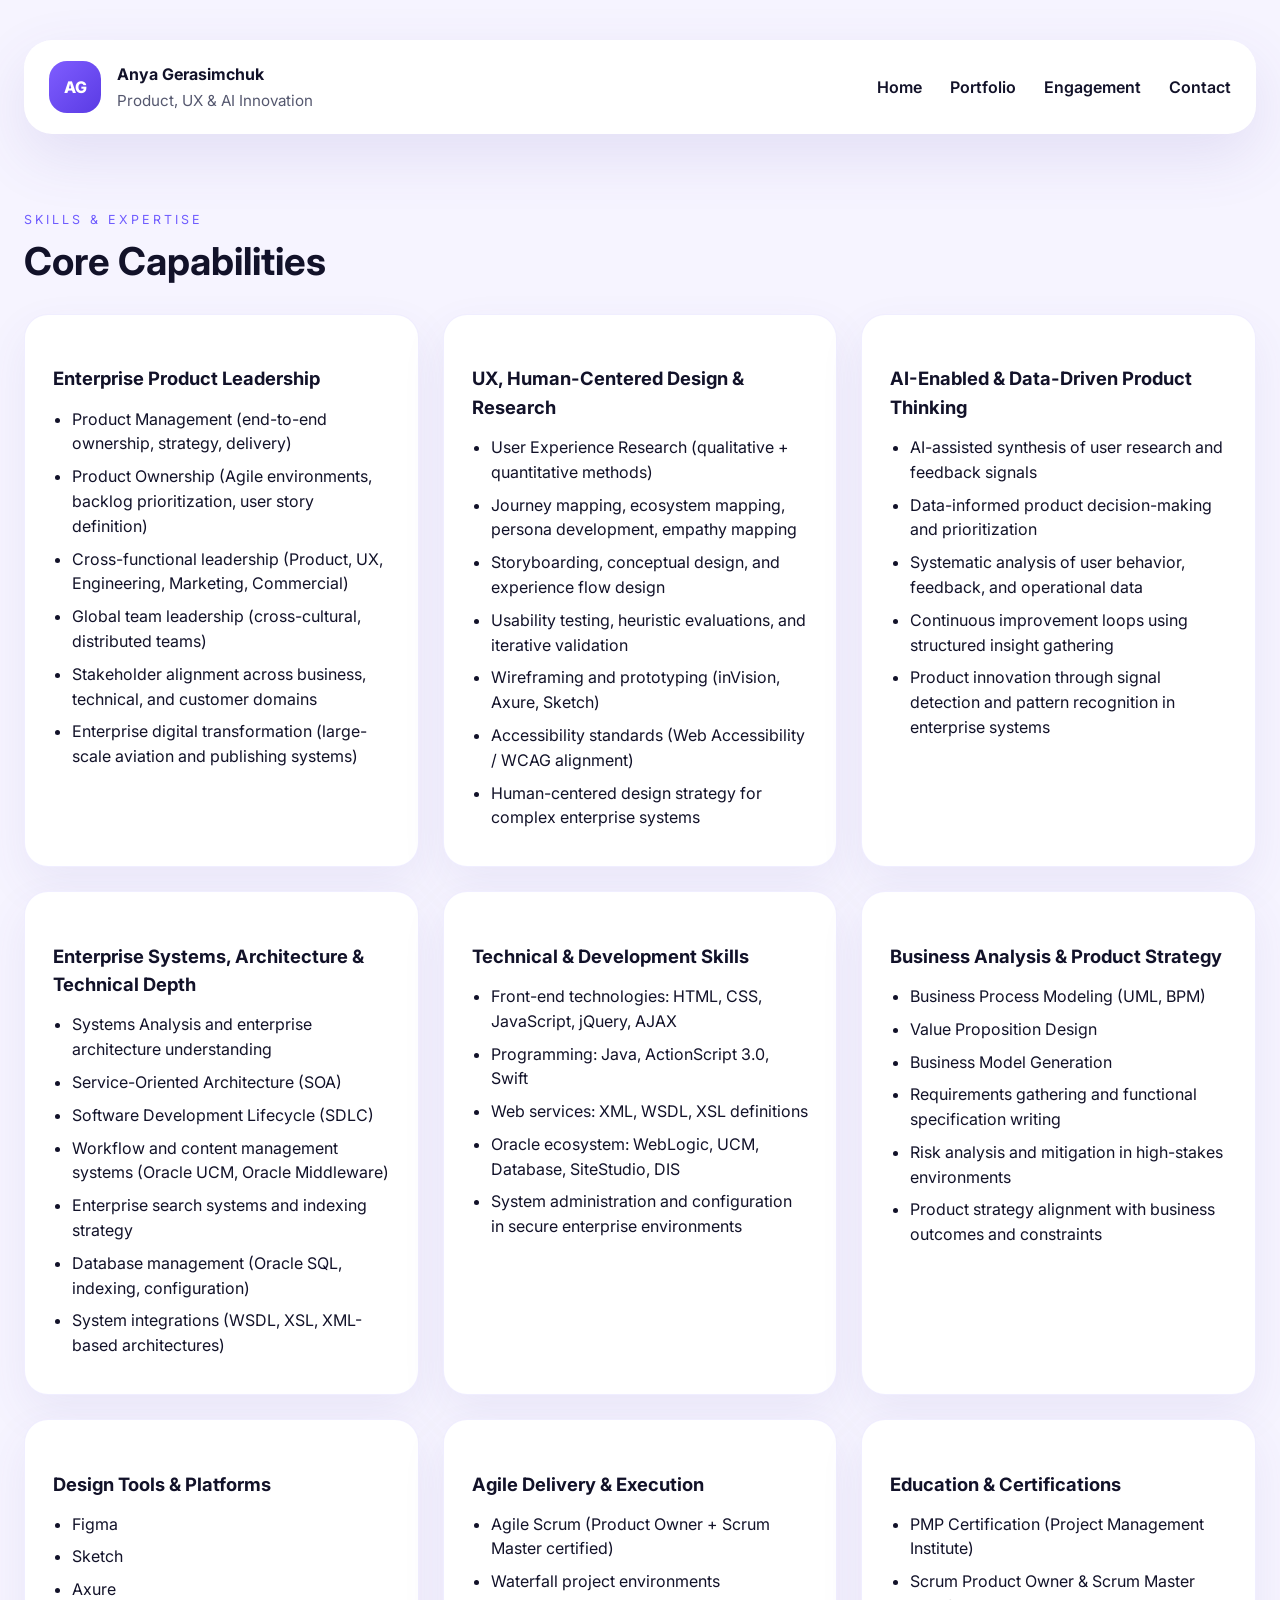
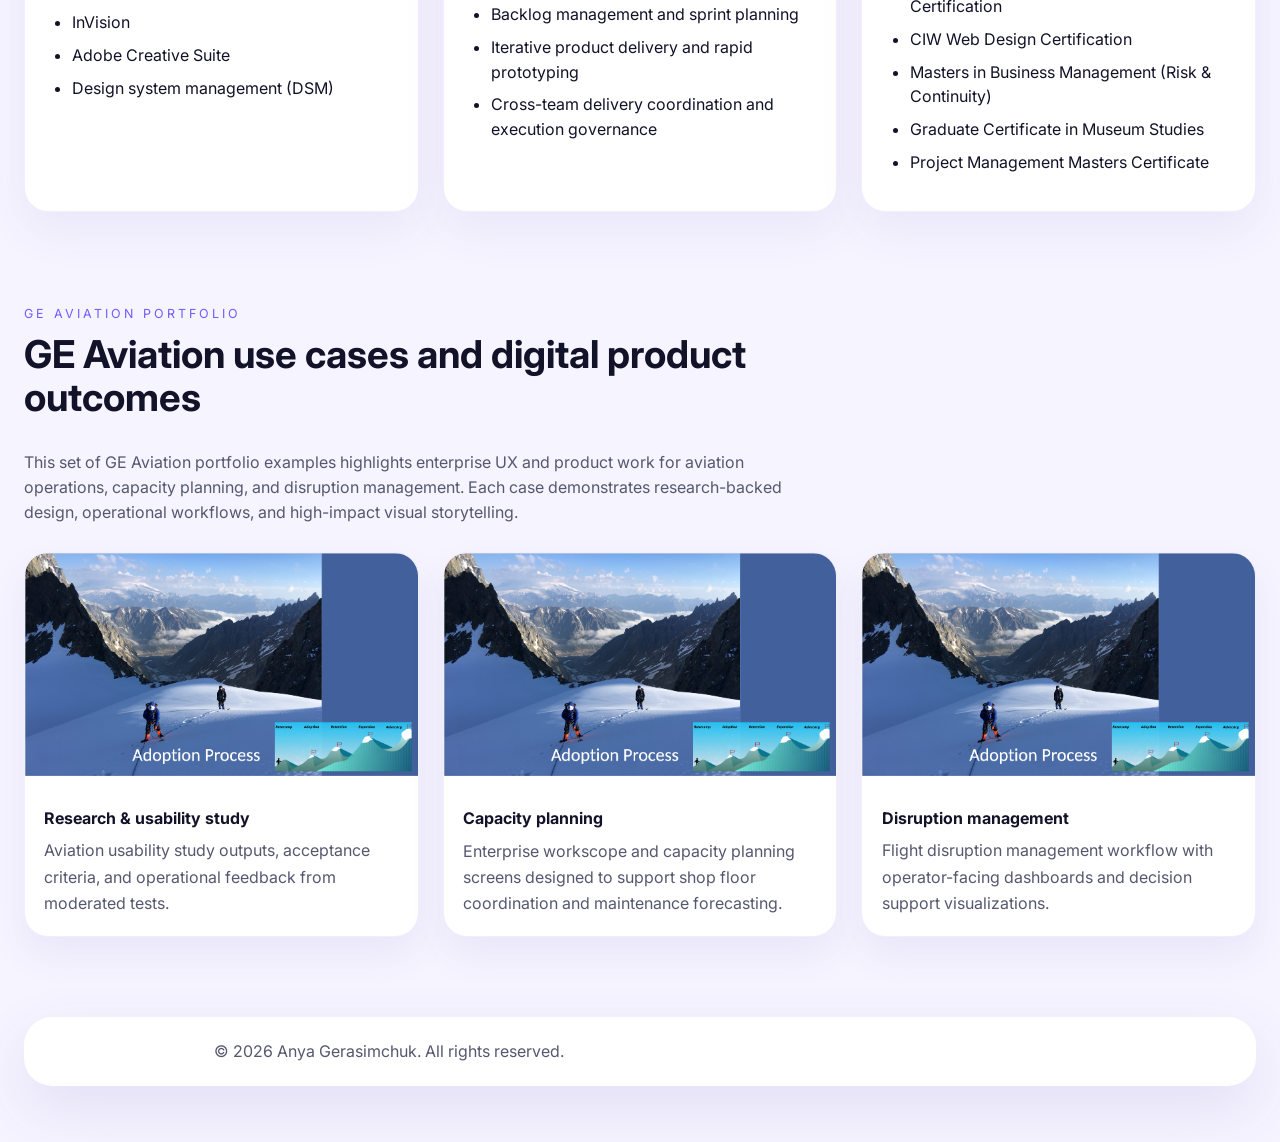
==== portfolio.html @ 107affcd "update site" ====
<!DOCTYPE html>
<html lang="en">
  <head>
    <meta charset="UTF-8" />
    <meta name="viewport" content="width=device-width, initial-scale=1.0" />
    <title>Portfolio | Anya Gerasimchuk</title>
    <link rel="preconnect" href="https://fonts.googleapis.com" />
    <link rel="preconnect" href="https://fonts.gstatic.com" crossorigin />
    <link
      href="https://fonts.googleapis.com/css2?family=Inter:wght@400;500;600;700;800&display=swap"
      rel="stylesheet"
    />
    <link rel="stylesheet" href="./styles.css" />
  </head>
  <body>
    <div class="page-shell">
      <header class="top-bar surface-card">
        <div class="brand">
          <div class="brand__mark">AG</div>
          <div>
            <p class="brand__name">Anya Gerasimchuk</p>
            <p class="brand__subtitle">Product, UX & AI Innovation</p>
          </div>
        </div>
        <nav class="top-nav">
          <a href="index.html">Home</a>
          <a href="portfolio.html">Portfolio</a>
          <a href="index.html#engagement">Engagement</a>
          <a href="index.html#get-in-touch">Contact</a>
        </nav>
      </header>

      <main>
        <section id="skills" class="section">
          <div class="section__header">
            <span class="eyebrow">Skills & Expertise</span>
            <h2>Core Capabilities</h2>
          </div>
          <div class="skills-grid">
            <article class="skill-card">
              <h3>Enterprise Product Leadership</h3>
              <ul>
                <li>Product Management (end-to-end ownership, strategy, delivery)</li>
                <li>Product Ownership (Agile environments, backlog prioritization, user story definition)</li>
                <li>Cross-functional leadership (Product, UX, Engineering, Marketing, Commercial)</li>
                <li>Global team leadership (cross-cultural, distributed teams)</li>
                <li>Stakeholder alignment across business, technical, and customer domains</li>
                <li>Enterprise digital transformation (large-scale aviation and publishing systems)</li>
              </ul>
            </article>
            <article class="skill-card">
              <h3>UX, Human-Centered Design & Research</h3>
              <ul>
                <li>User Experience Research (qualitative + quantitative methods)</li>
                <li>Journey mapping, ecosystem mapping, persona development, empathy mapping</li>
                <li>Storyboarding, conceptual design, and experience flow design</li>
                <li>Usability testing, heuristic evaluations, and iterative validation</li>
                <li>Wireframing and prototyping (inVision, Axure, Sketch)</li>
                <li>Accessibility standards (Web Accessibility / WCAG alignment)</li>
                <li>Human-centered design strategy for complex enterprise systems</li>
              </ul>
            </article>
            <article class="skill-card">
              <h3>AI-Enabled & Data-Driven Product Thinking</h3>
              <ul>
                <li>AI-assisted synthesis of user research and feedback signals</li>
                <li>Data-informed product decision-making and prioritization</li>
                <li>Systematic analysis of user behavior, feedback, and operational data</li>
                <li>Continuous improvement loops using structured insight gathering</li>
                <li>Product innovation through signal detection and pattern recognition in enterprise systems</li>
              </ul>
            </article>
            <article class="skill-card">
              <h3>Enterprise Systems, Architecture & Technical Depth</h3>
              <ul>
                <li>Systems Analysis and enterprise architecture understanding</li>
                <li>Service-Oriented Architecture (SOA)</li>
                <li>Software Development Lifecycle (SDLC)</li>
                <li>Workflow and content management systems (Oracle UCM, Oracle Middleware)</li>
                <li>Enterprise search systems and indexing strategy</li>
                <li>Database management (Oracle SQL, indexing, configuration)</li>
                <li>System integrations (WSDL, XSL, XML-based architectures)</li>
              </ul>
            </article>
            <article class="skill-card">
              <h3>Technical & Development Skills</h3>
              <ul>
                <li>Front-end technologies: HTML, CSS, JavaScript, jQuery, AJAX</li>
                <li>Programming: Java, ActionScript 3.0, Swift</li>
                <li>Web services: XML, WSDL, XSL definitions</li>
                <li>Oracle ecosystem: WebLogic, UCM, Database, SiteStudio, DIS</li>
                <li>System administration and configuration in secure enterprise environments</li>
              </ul>
            </article>
            <article class="skill-card">
              <h3>Business Analysis & Product Strategy</h3>
              <ul>
                <li>Business Process Modeling (UML, BPM)</li>
                <li>Value Proposition Design</li>
                <li>Business Model Generation</li>
                <li>Requirements gathering and functional specification writing</li>
                <li>Risk analysis and mitigation in high-stakes environments</li>
                <li>Product strategy alignment with business outcomes and constraints</li>
              </ul>
            </article>
            <article class="skill-card">
              <h3>Design Tools & Platforms</h3>
              <ul>
                <li>Figma</li>
                <li>Sketch</li>
                <li>Axure</li>
                <li>InVision</li>
                <li>Adobe Creative Suite</li>
                <li>Design system management (DSM)</li>
              </ul>
            </article>
            <article class="skill-card">
              <h3>Agile Delivery & Execution</h3>
              <ul>
                <li>Agile Scrum (Product Owner + Scrum Master certified)</li>
                <li>Waterfall project environments</li>
                <li>Backlog management and sprint planning</li>
                <li>Iterative product delivery and rapid prototyping</li>
                <li>Cross-team delivery coordination and execution governance</li>
              </ul>
            </article>
            <article class="skill-card">
              <h3>Education & Certifications</h3>
              <ul>
                <li>PMP Certification (Project Management Institute)</li>
                <li>Scrum Product Owner & Scrum Master Certification</li>
                <li>CIW Web Design Certification</li>
                <li>Masters in Business Management (Risk & Continuity)</li>
                <li>Graduate Certificate in Museum Studies</li>
                <li>Project Management Masters Certificate</li>
              </ul>
            </article>
          </div>
        </section>

        <section id="ge-aviation" class="section portfolio-section">
          <div class="section__header">
            <span class="eyebrow">GE Aviation Portfolio</span>
            <h2>GE Aviation use cases and digital product outcomes</h2>
          </div>
          <p class="portfolio-intro">This set of GE Aviation portfolio examples highlights enterprise UX and product work for aviation operations, capacity planning, and disruption management. Each case demonstrates research-backed design, operational workflows, and high-impact visual storytelling.</p>
          <div class="portfolio-grid">
            <article class="portfolio-card">
              <img src="./assets/ge-aviation-1.png" alt="GE Aviation use case overview with screenshots and research notes" class="portfolio-image" />
              <div class="portfolio-caption">
                <strong>Research & usability study</strong>
                <p>Aviation usability study outputs, acceptance criteria, and operational feedback from moderated tests.</p>
              </div>
            </article>
            <article class="portfolio-card">
              <img src="./assets/ge-aviation-2.png" alt="GE Aviation workscope and capacity planning application screens" class="portfolio-image" />
              <div class="portfolio-caption">
                <strong>Capacity planning</strong>
                <p>Enterprise workscope and capacity planning screens designed to support shop floor coordination and maintenance forecasting.</p>
              </div>
            </article>
            <article class="portfolio-card">
              <img src="./assets/ge-aviation-3.png" alt="GE Aviation disruption management and workflow dashboards" class="portfolio-image" />
              <div class="portfolio-caption">
                <strong>Disruption management</strong>
                <p>Flight disruption management workflow with operator-facing dashboards and decision support visualizations.</p>
              </div>
            </article>
          </div>
        </section>
      </main>

      <footer class="footer surface-card">
        <p>© 2026 Anya Gerasimchuk. All rights reserved.</p>
      </footer>
    </div>
  </body>
</html>
---- styles.css ----
:root {
  --bg: #f6f4ff;
  --surface: #ffffff;
  --surface-soft: rgba(255, 255, 255, 0.72);
  --text: #121229;
  --muted: #55586f;
  --primary: #6f5cff;
  --primary-dark: #4a3be1;
  --border: rgba(111, 92, 255, 0.14);
  --shadow: 0 22px 60px rgba(87, 72, 176, 0.12);
  font-family: 'Inter', sans-serif;
  color: var(--text);
  background: radial-gradient(circle at top, rgba(111, 92, 255, 0.18), transparent 32%),
    linear-gradient(180deg, var(--bg) 0%, #ffffff 100%);
  line-height: 1.55;
  font-size: 16px;
}
* {
  box-sizing: border-box;
}
html {
  scroll-behavior: smooth;
}
body {
  margin: 0;
  min-height: 100vh;
  background: var(--bg);
}
a {
  color: inherit;
  text-decoration: none;
}
button,
input,
textarea {
  font: inherit;
}
.page-shell {
  width: min(1280px, 100%);
  margin: 0 auto;
  padding: 1.5rem;
}
.surface-card {
  background: var(--surface);
  border-radius: 28px;
  box-shadow: var(--shadow);
}
.top-bar {
  display: flex;
  align-items: center;
  justify-content: space-between;
  gap: 1rem;
  padding: 1.25rem 1.5rem;
  margin: 1rem 0 1.5rem;
  position: sticky;
  top: 0;
  backdrop-filter: blur(18px);
  border: 1px solid rgba(255, 255, 255, 0.65);
}
.brand {
  display: flex;
  align-items: center;
  gap: 1rem;
}
.brand__mark {
  width: 52px;
  height: 52px;
  border-radius: 18px;
  display: grid;
  place-items: center;
  font-weight: 800;
  color: white;
  background: linear-gradient(135deg, #7f5dff, #5a3be4);
}
.brand__name {
  margin: 0;
  font-weight: 700;
}
.brand__subtitle {
  margin: 0.15rem 0 0;
  color: var(--muted);
  font-size: 0.95rem;
}
.top-nav {
  display: flex;
  gap: 1.75rem;
  flex-wrap: wrap;
}
.top-nav a {
  color: var(--text);
  font-weight: 600;
  transition: color 150ms ease;
}
.top-nav a:hover {
  color: var(--primary);
}
.hero {
  display: grid;
  grid-template-columns: 1.2fr 0.8fr;
  gap: 2.5rem;
  padding: 3rem;
  align-items: center;
}
.hero__content {
  max-width: 620px;
}
.eyebrow {
  text-transform: uppercase;
  letter-spacing: 0.24em;
  font-size: 0.78rem;
  color: var(--primary);
  margin: 0 0 1rem;
}
.hero h1 {
  font-size: clamp(2.7rem, 4vw, 4.2rem);
  line-height: 1.02;
  margin: 0;
}
.hero__text,
.section__header p,
.service-card p,
.process-card p,
.difference-section p,
.work-card p,
.engagement-card p,
.footer p {
  margin: 1.5rem 0 0;
  color: var(--muted);
  max-width: 42rem;
}
.hero__actions {
  display: flex;
  flex-wrap: wrap;
  gap: 1rem;
  margin-top: 2rem;
}
.button {
  display: inline-flex;
  align-items: center;
  justify-content: center;
  padding: 0.95rem 1.7rem;
  border-radius: 999px;
  border: 1px solid transparent;
  font-weight: 700;
  transition: transform 180ms ease, background 180ms ease, color 180ms ease;
}
.button:hover {
  transform: translateY(-1px);
}
.button--primary {
  background: var(--primary);
  color: white;
}
.button--secondary {
  background: transparent;
  border-color: rgba(111, 92, 255, 0.2);
  color: var(--text);
}
.hero__links {
  display: grid;
  grid-template-columns: repeat(4, minmax(0, 1fr));
  gap: 0.85rem;
  margin-top: 2.5rem;
}
.hero__links span {
  display: inline-flex;
  padding: 0.9rem 1rem;
  border-radius: 18px;
  background: rgba(111, 92, 255, 0.08);
  color: var(--primary-dark);
  font-size: 0.95rem;
  font-weight: 600;
}
.hero__visual {
  display: grid;
  place-items: center;
}
.hero__image {
  width: min(100%, 560px);
  border-radius: 32px;
  object-fit: cover;
  box-shadow: var(--shadow);
  display: block;
}
.section {
  padding: 3rem 0;
}
.section__header {
  max-width: 760px;
  margin-bottom: 2rem;
}
.section__header h2 {
  font-size: clamp(2rem, 3vw, 2.8rem);
  margin: 0.55rem 0 0;
  line-height: 1.1;
}
.services-grid,
.process-grid,
.work-grid,
.engagement-grid,
.skills-grid,
.difference-grid {
  display: grid;
  gap: 1.5rem;
}
.services-grid {
  grid-template-columns: repeat(3, minmax(0, 1fr));
}
.skills-grid {
  grid-template-columns: repeat(3, minmax(0, 1fr));
}
.service-card,
.process-card,
.work-card,
.engagement-card,
.skill-card,
.cta-card {
  background: var(--surface);
  border: 1px solid rgba(111, 92, 255, 0.1);
  border-radius: 24px;
  padding: 1.75rem;
  box-shadow: 0 18px 45px rgba(89, 72, 167, 0.08);
}
.service-card__icon,
.process-card__number {
  width: 48px;
  height: 48px;
  display: grid;
  place-items: center;
  border-radius: 16px;
  background: rgba(111, 92, 255, 0.12);
  color: var(--primary-dark);
  font-weight: 700;
}
.service-card h3,
.process-card h3,
.work-card h3,
.engagement-card h3,
.skill-card h3 {
  margin: 1.35rem 0 0.85rem;
  font-size: 1.15rem;
}
.skill-card ul {
  margin: 0;
  padding-left: 1.2rem;
}
.skill-card li {
  margin-bottom: 0.5rem;
}
.portfolio-section {
  padding-top: 2.5rem;
}
.portfolio-intro {
  margin: 0 0 1.75rem;
  color: var(--muted);
  max-width: 760px;
}
.portfolio-grid {
  display: grid;
  grid-template-columns: repeat(3, minmax(0, 1fr));
  gap: 1.5rem;
}
.portfolio-card {
  background: white;
  border-radius: 24px;
  overflow: hidden;
  border: 1px solid rgba(111, 92, 255, 0.1);
  box-shadow: 0 18px 36px rgba(89, 72, 167, 0.08);
  display: grid;
  gap: 0.85rem;
}
.portfolio-image {
  width: 100%;
  display: block;
  object-fit: cover;
  min-height: 220px;
}
.portfolio-caption {
  padding: 1rem 1.2rem 1.2rem;
}
.portfolio-caption strong {
  display: block;
  margin-bottom: 0.45rem;
}
.portfolio-caption p {
  margin: 0;
  color: var(--muted);
  line-height: 1.65;
}
.process-grid {
  grid-template-columns: repeat(5, minmax(0, 1fr));
}
.process-card {
  display: grid;
  gap: 1rem;
}
.difference-section {
  padding: 2.5rem;
}
.difference-grid {
  grid-template-columns: 1.4fr 0.6fr;
  align-items: start;
}
.difference-grid p {
  margin: 0;
}
.difference-grid ul {
  padding-left: 1.2rem;
  margin: 0;
  list-style: disc;
  color: var(--muted);
}
.difference-grid li {
  margin-bottom: 0.9rem;
}
.contact-intro {
  padding: 3rem 2rem;
  text-align: center;
  background: linear-gradient(135deg, #5b3ce2 0%, #7f5dff 48%, #a28cff 100%);
  color: white;
  border: none;
}
.contact-intro .section__header {
  text-align: center;
}
.contact-intro .section__header h2 {
  color: white;
}
.contact-intro__content {
  display: grid;
  justify-items: center;
  gap: 1.5rem;
}
.contact-intro__content p {
  margin: 0;
  max-width: 720px;
  color: rgba(255, 255, 255, 0.9);
}
.contact-details {
  display: flex;
  justify-content: center;
  gap: 2rem;
  flex-wrap: wrap;
}
.contact-details p {
  margin: 0;
  font-weight: 700;
  color: white;
}
.contact-details strong {
  color: #fff;
}
.contact-intro {
  box-shadow: 0 24px 70px rgba(31, 41, 55, 0.16);
}
@media (max-width: 640px) {
  .contact-details {
    flex-direction: column;
    gap: 1rem;
  }
}
.work-grid {
  grid-template-columns: repeat(2, minmax(0, 1fr));
}
.work-card {
  display: grid;
}
.work-tag {
  display: inline-flex;
  align-items: center;
  justify-content: center;
  padding: 0.5rem 0.85rem;
  border-radius: 999px;
  background: rgba(111, 92, 255, 0.12);
  color: var(--primary-dark);
  font-size: 0.78rem;
  font-weight: 700;
  width: fit-content;
}
.engagement-grid {
  grid-template-columns: repeat(4, minmax(0, 1fr));
}
.engagement-card h3 {
  margin: 0 0 1rem;
}
.cta-card {
  display: flex;
  justify-content: space-between;
  align-items: center;
  padding: 2rem 2.2rem;
  gap: 1.5rem;
  margin: 3rem 0 0;
}
.cta-card h2 {
  margin: 0.8rem 0 0;
  font-size: clamp(2rem, 3.2vw, 2.8rem);
  line-height: 1.08;
}
.footer {
  padding: 1.4rem 1.8rem;
  margin: 2rem 0 2rem;
  text-align: center;
}
.footer p {
  margin: 0;
  color: var(--muted);
}
@media (max-width: 1080px) {
  .hero {
    grid-template-columns: 1fr;
  }
  .hero__links {
    grid-template-columns: repeat(2, minmax(0, 1fr));
  }
  .difference-grid,
  .engagement-grid {
    grid-template-columns: 1fr;
  }
}
@media (max-width: 860px) {
  .page-shell {
    padding: 1rem;
  }
  .top-bar {
    flex-direction: column;
    align-items: stretch;
  }
  .services-grid,
  .work-grid,
  .process-grid {
    grid-template-columns: 1fr;
  }
  .process-grid {
    grid-template-columns: repeat(2, minmax(0, 1fr));
  }
  .cta-card {
    flex-direction: column;
    align-items: stretch;
  }
}
@media (max-width: 640px) {
  .hero__links {
    grid-template-columns: 1fr;
  }
  .process-grid {
    grid-template-columns: 1fr;
  }
  .top-nav {
    justify-content: space-between;
  }
  .hero h1 {
    font-size: 2.4rem;
  }
}
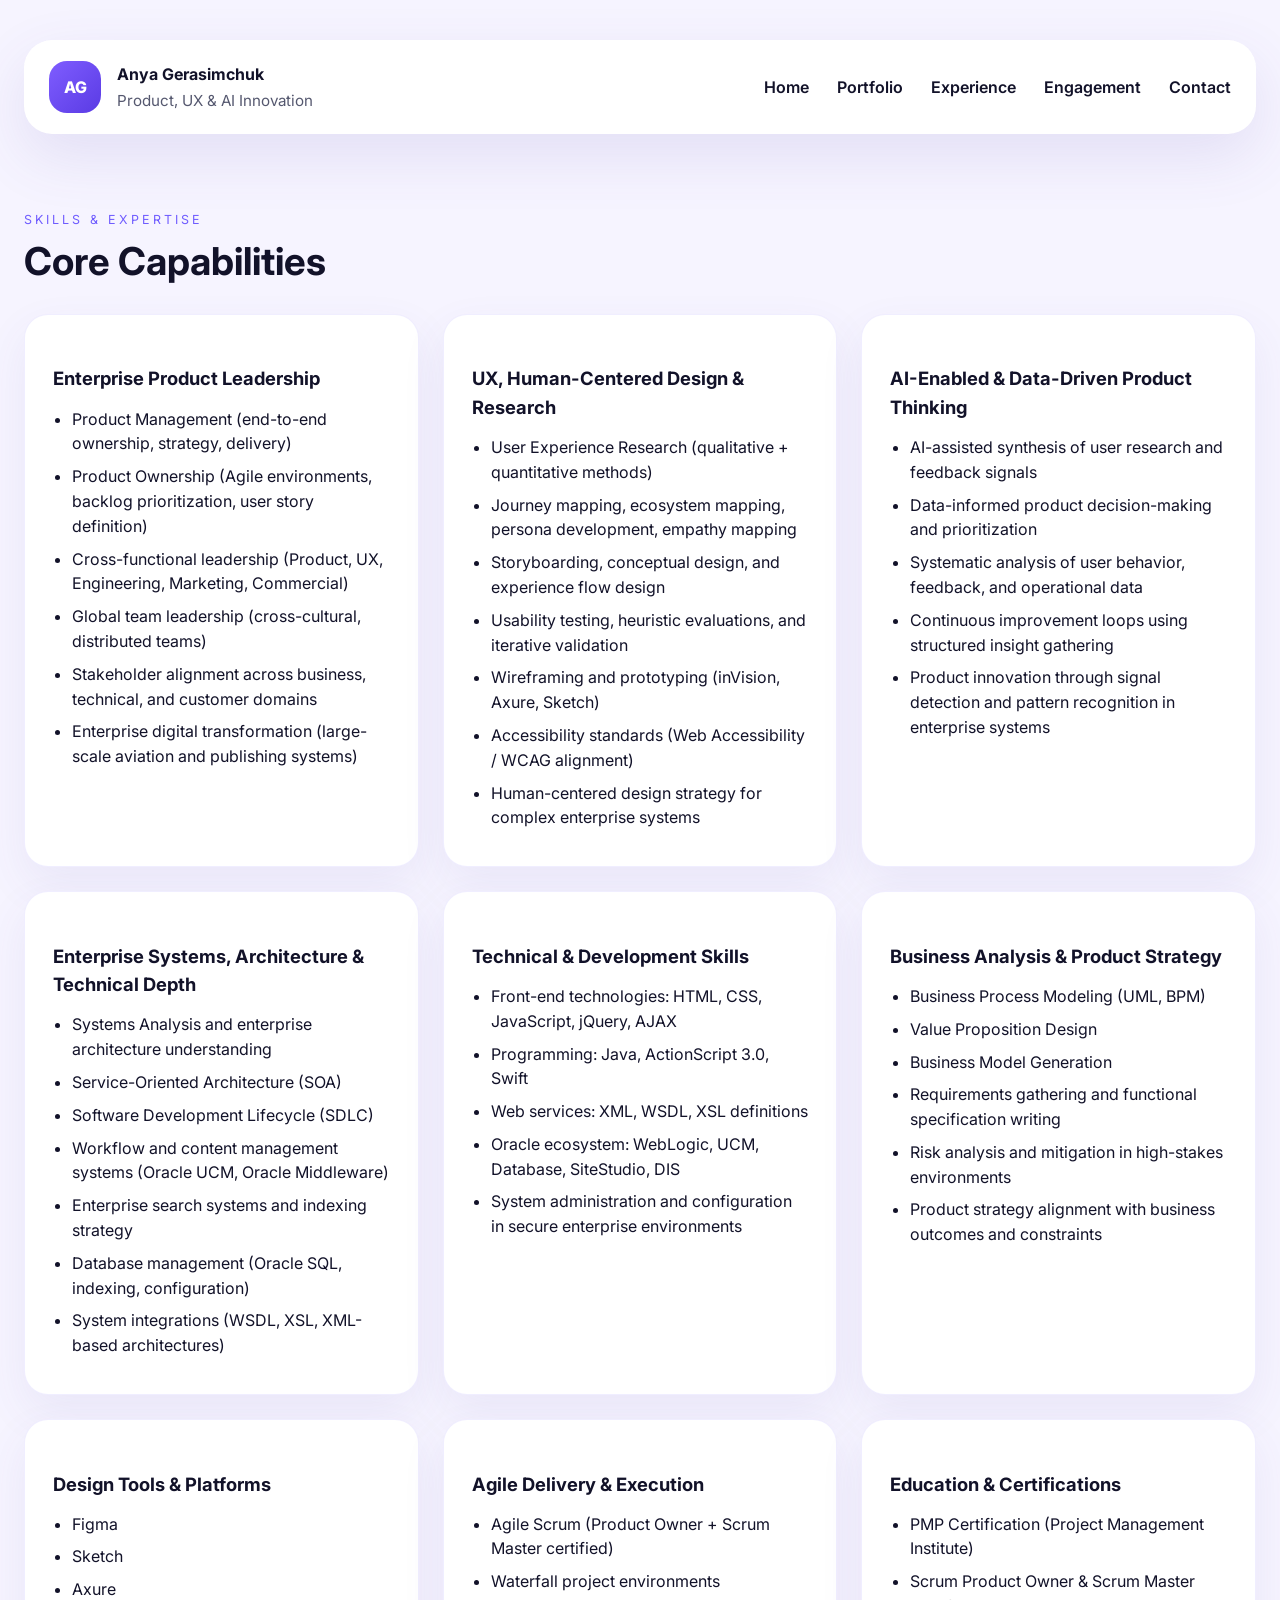
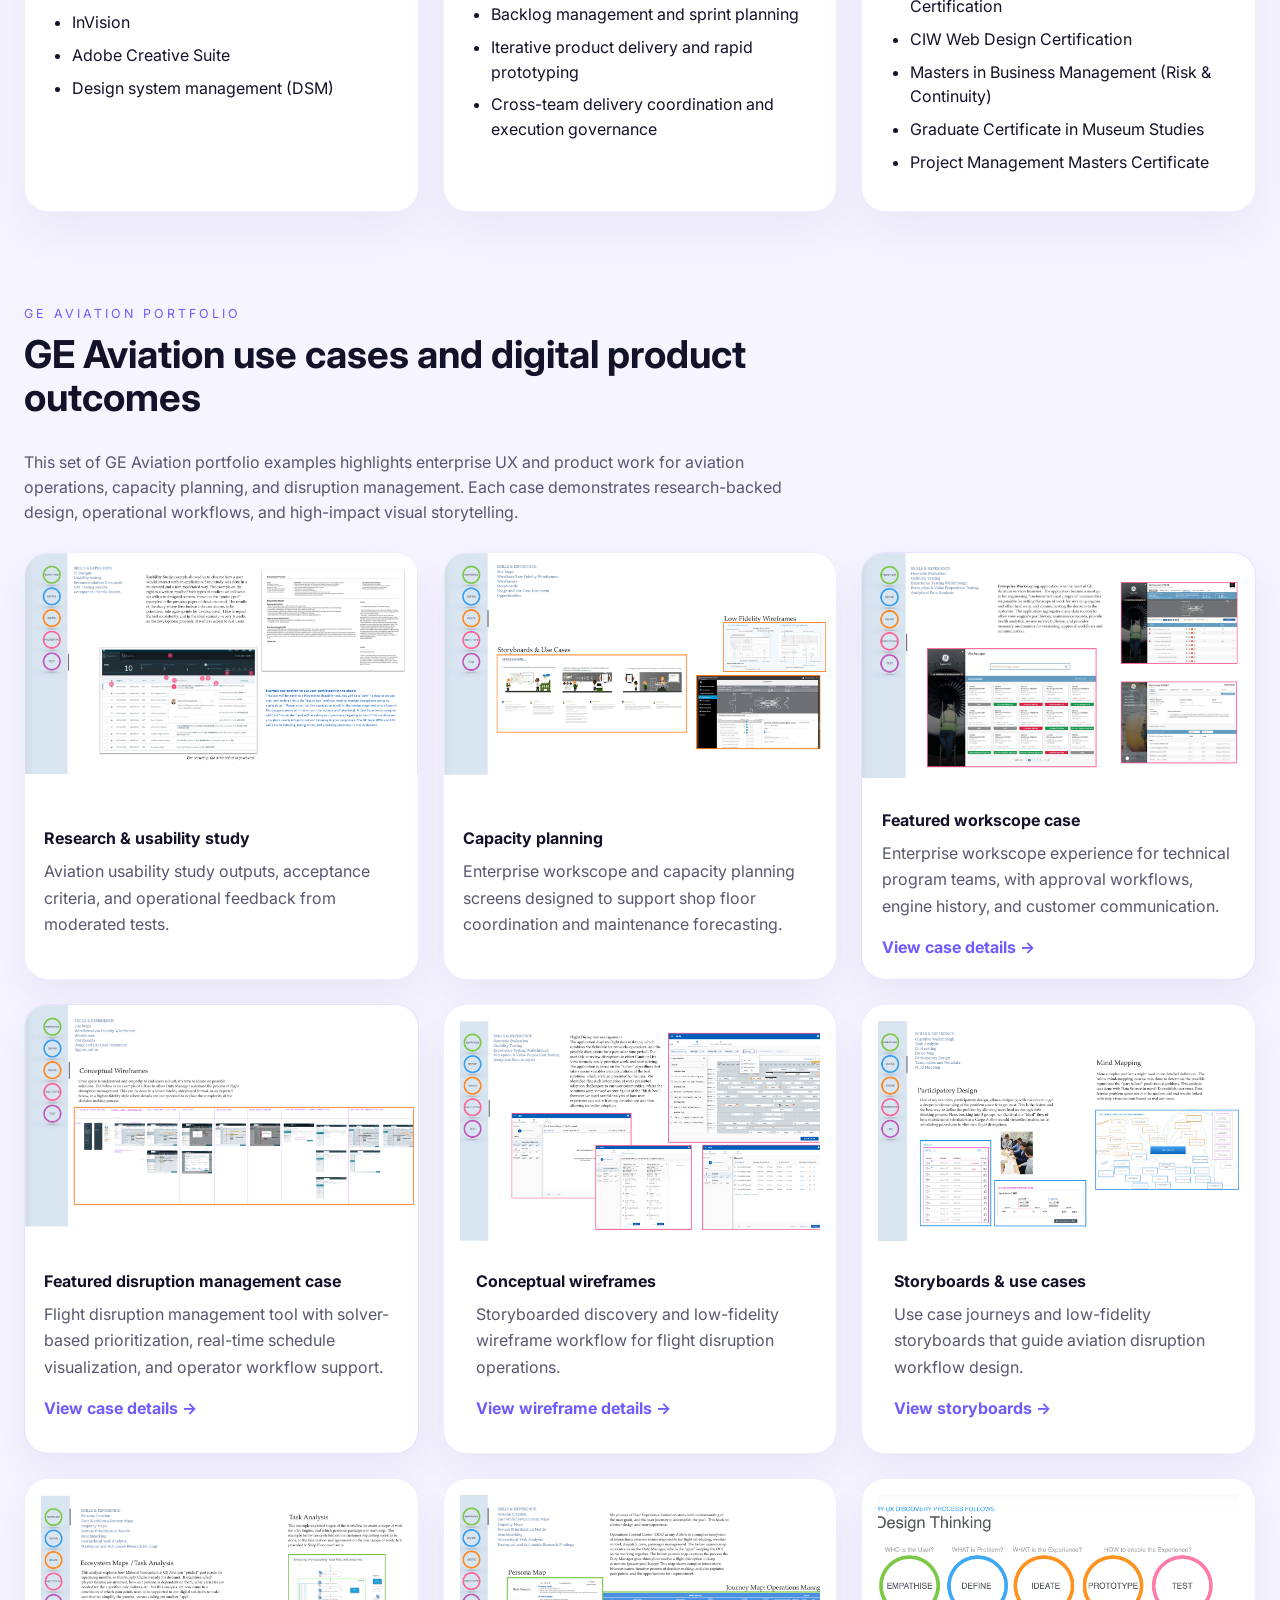
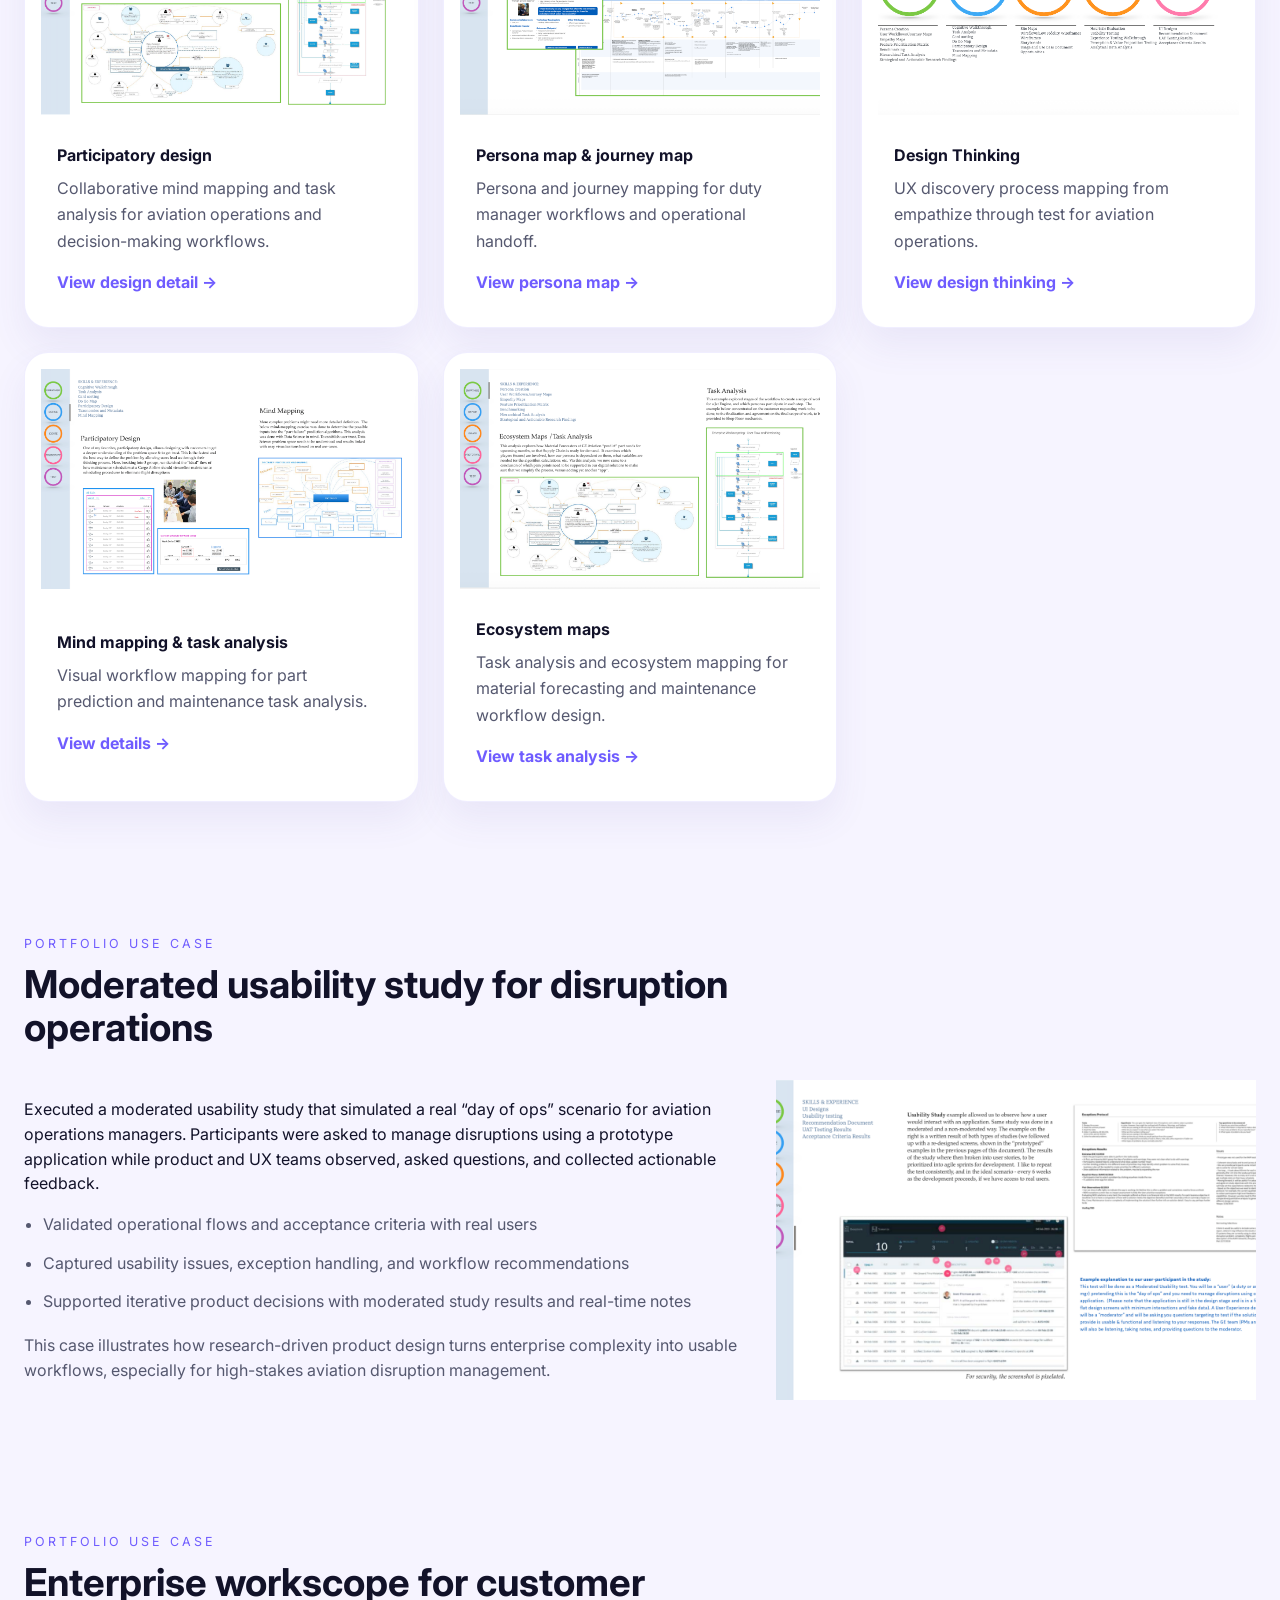
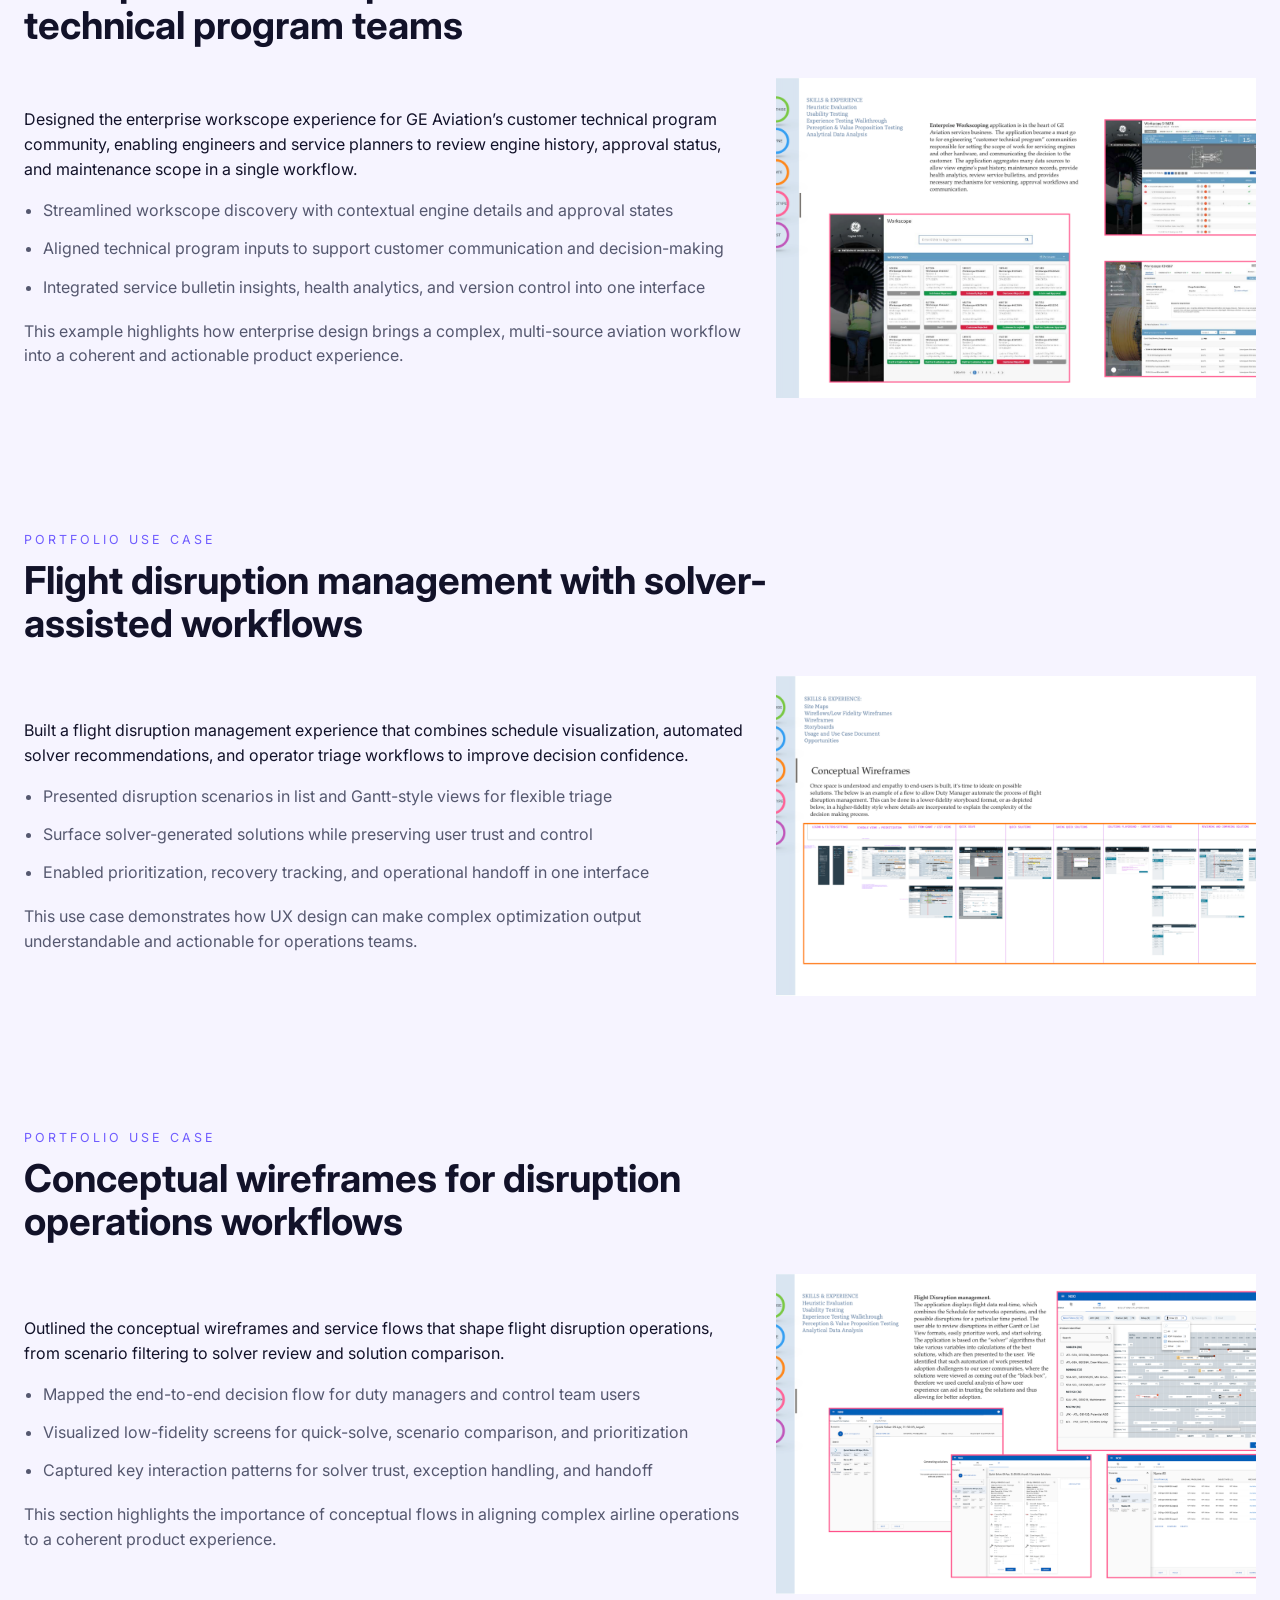
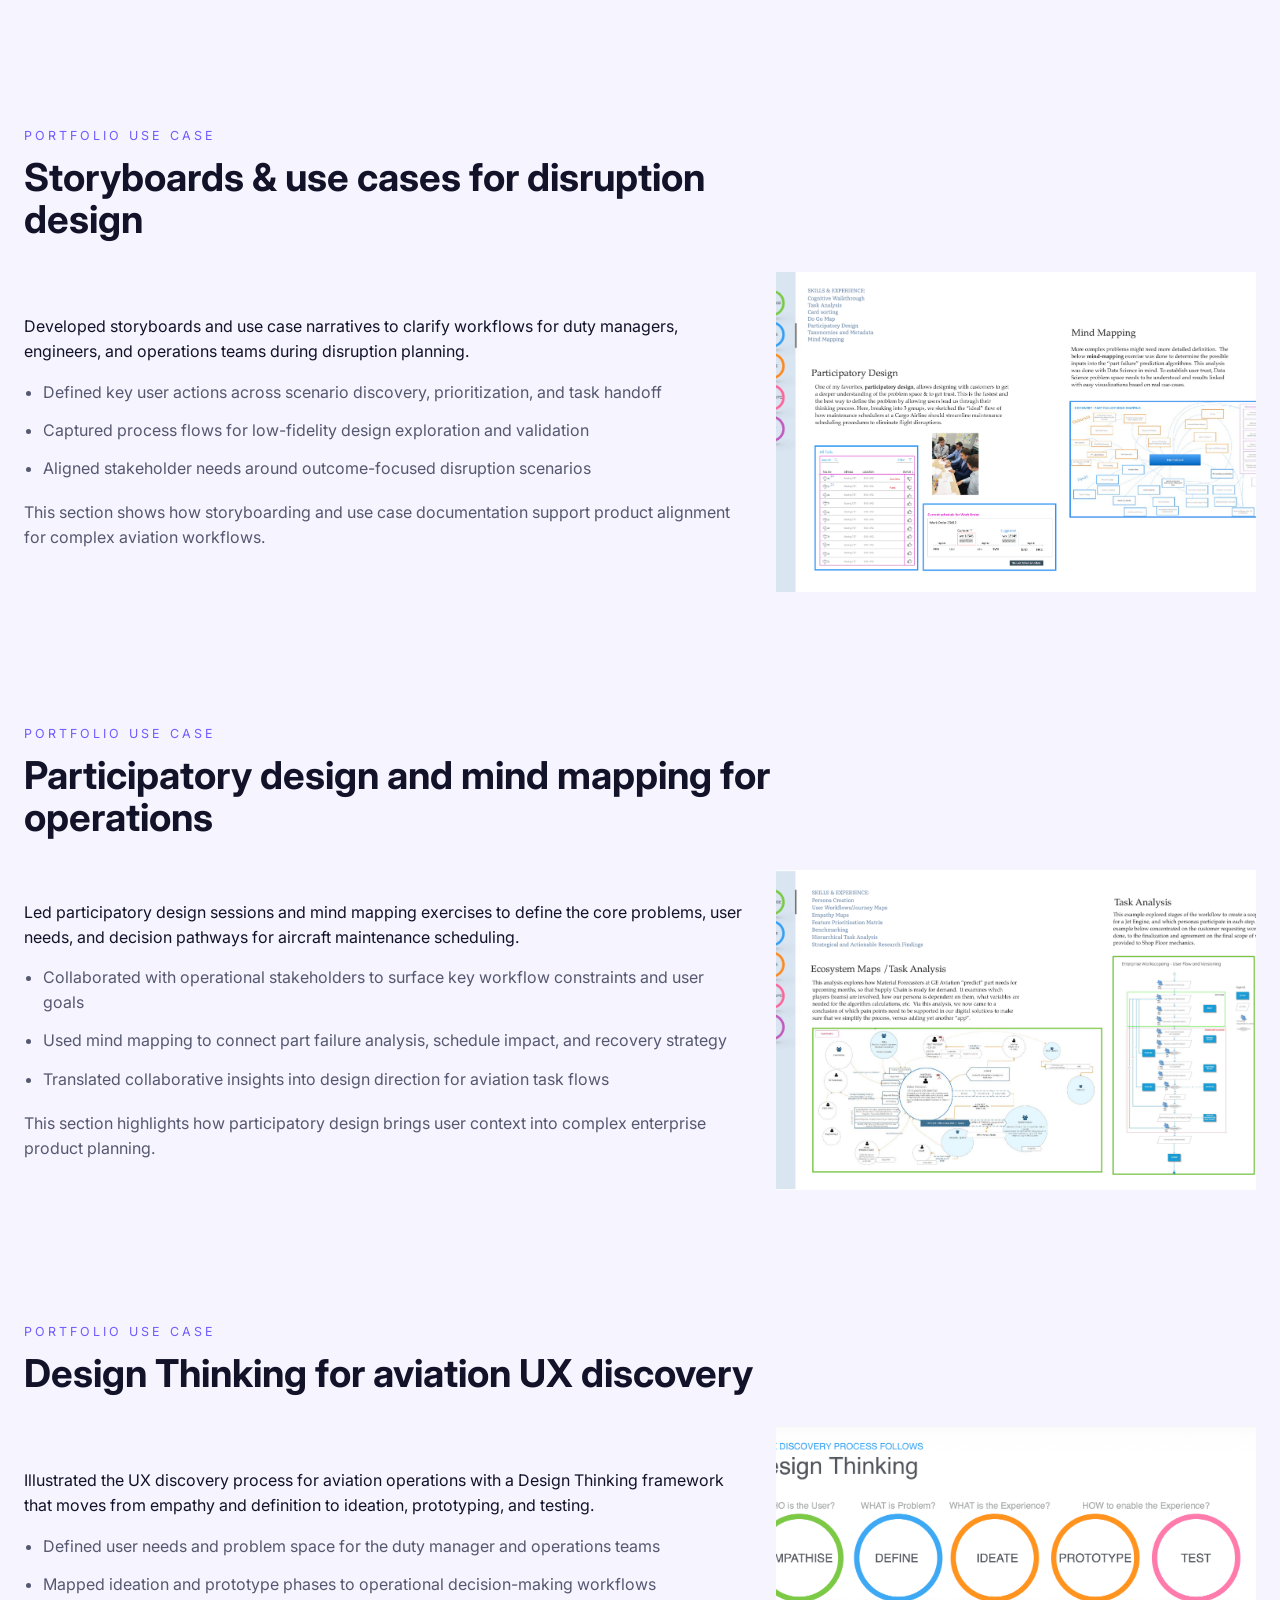
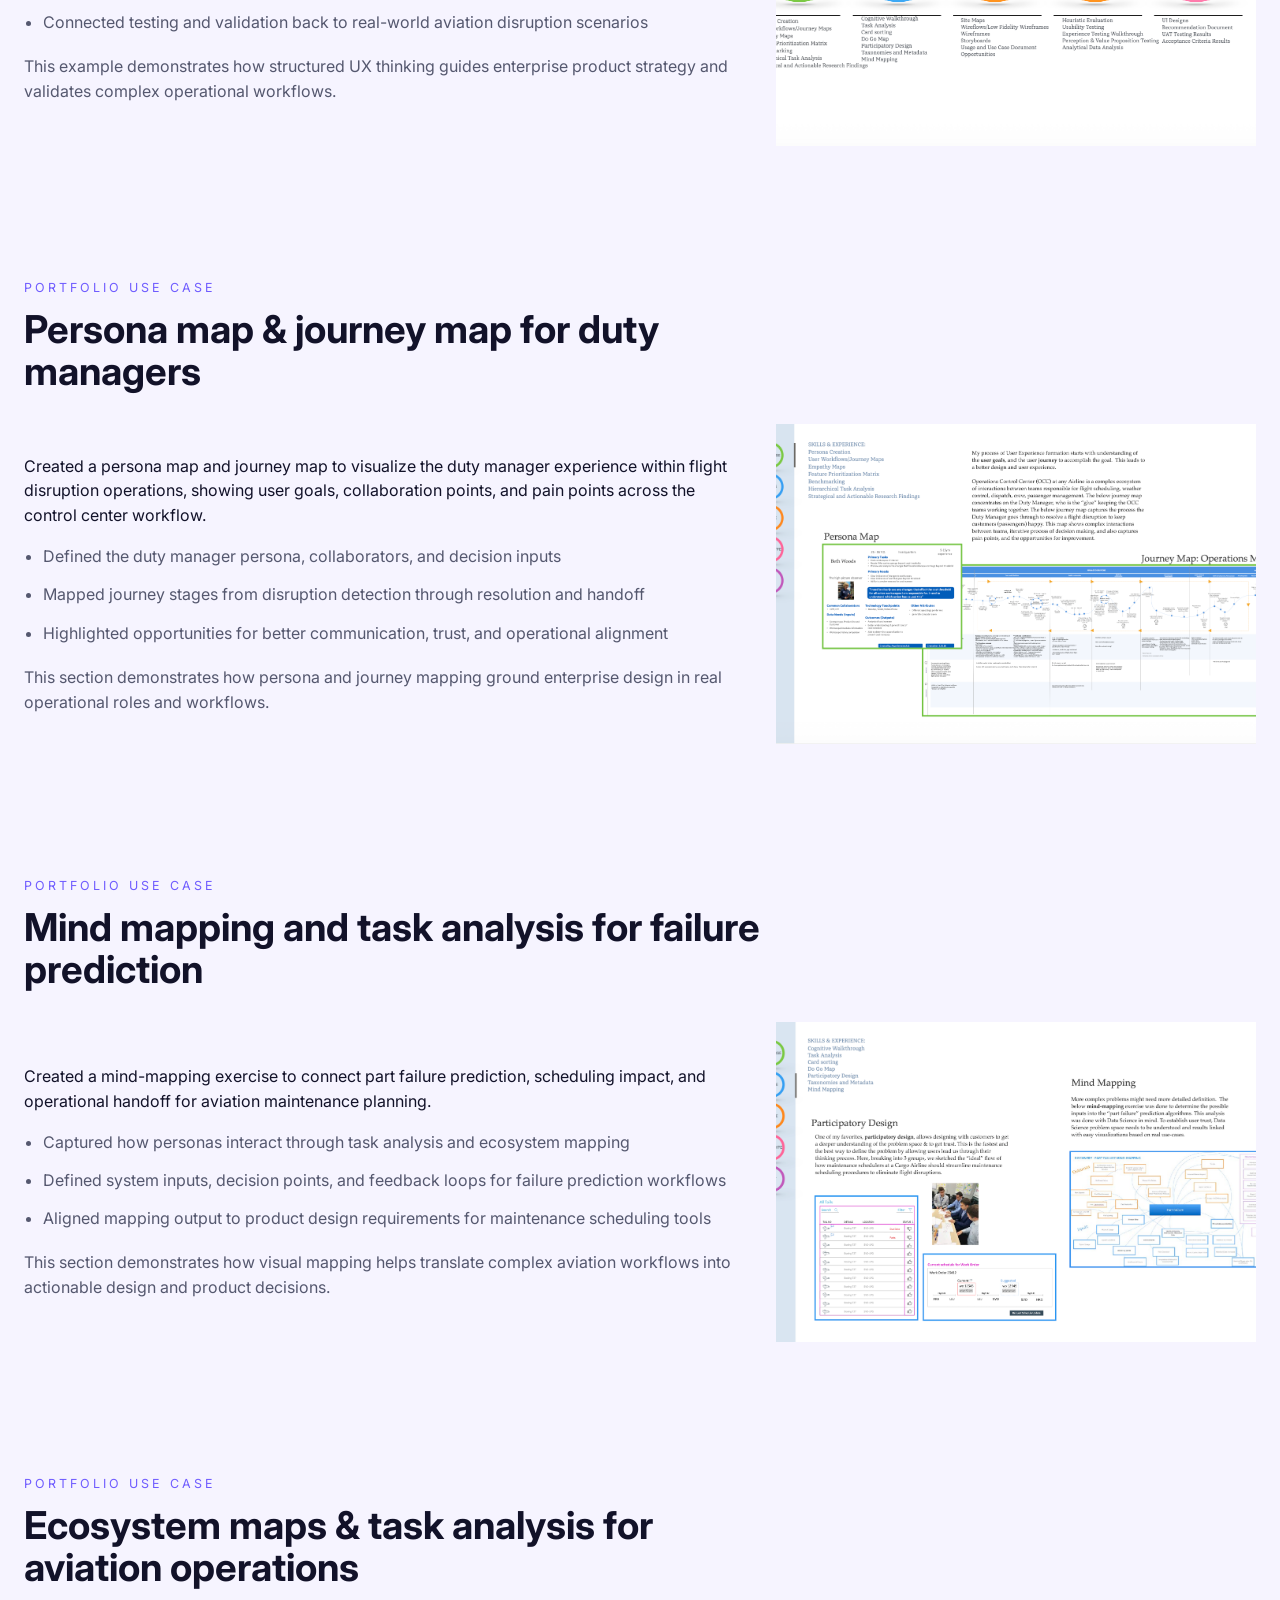
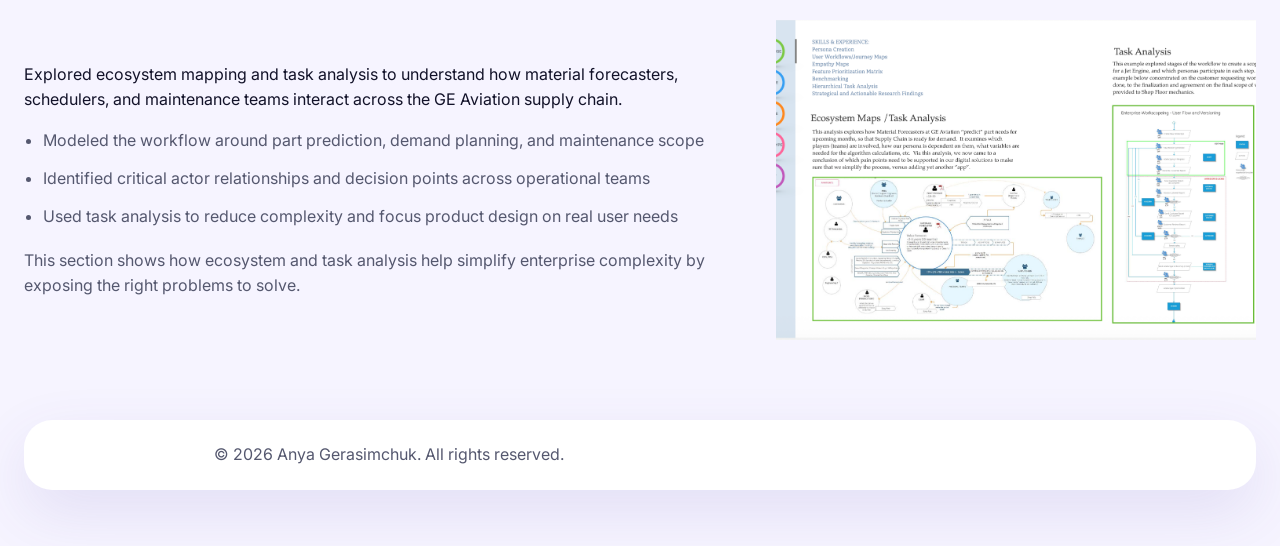
==== commit cf4e78b9: "update site" ====
--- a/portfolio.html
+++ b/portfolio.html
@@ -25,6 +25,7 @@
         <nav class="top-nav">
           <a href="index.html">Home</a>
           <a href="portfolio.html">Portfolio</a>
+          <a href="work-experience.html">Experience</a>
           <a href="index.html#engagement">Engagement</a>
           <a href="index.html#get-in-touch">Contact</a>
         </nav>
@@ -146,26 +147,317 @@
           <p class="portfolio-intro">This set of GE Aviation portfolio examples highlights enterprise UX and product work for aviation operations, capacity planning, and disruption management. Each case demonstrates research-backed design, operational workflows, and high-impact visual storytelling.</p>
           <div class="portfolio-grid">
             <article class="portfolio-card">
-              <img src="./assets/ge-aviation-1.png" alt="GE Aviation use case overview with screenshots and research notes" class="portfolio-image" />
+              <img src="./assets/research-usability-study.png" alt="GE Aviation use case overview with screenshots and research notes" class="portfolio-image" />
               <div class="portfolio-caption">
                 <strong>Research & usability study</strong>
                 <p>Aviation usability study outputs, acceptance criteria, and operational feedback from moderated tests.</p>
               </div>
             </article>
             <article class="portfolio-card">
-              <img src="./assets/ge-aviation-2.png" alt="GE Aviation workscope and capacity planning application screens" class="portfolio-image" />
+              <img src="./assets/capacity-planning.png" alt="GE Aviation workscope and capacity planning application screens" class="portfolio-image" />
               <div class="portfolio-caption">
                 <strong>Capacity planning</strong>
                 <p>Enterprise workscope and capacity planning screens designed to support shop floor coordination and maintenance forecasting.</p>
               </div>
             </article>
-            <article class="portfolio-card">
-              <img src="./assets/ge-aviation-3.png" alt="GE Aviation disruption management and workflow dashboards" class="portfolio-image" />
-              <div class="portfolio-caption">
-                <strong>Disruption management</strong>
-                <p>Flight disruption management workflow with operator-facing dashboards and decision support visualizations.</p>
-              </div>
-            </article>
+            <article class="portfolio-card portfolio-card--featured">
+              <a href="#enterprise-workscope" class="portfolio-card-link">
+                <img src="./assets/enterprise-workscope.png" alt="Featured enterprise workscope use case" class="portfolio-image" />
+                <div class="portfolio-caption">
+                  <strong>Featured workscope case</strong>
+                  <p>Enterprise workscope experience for technical program teams, with approval workflows, engine history, and customer communication.</p>
+                  <span class="portfolio-card-link__cta">View case details →</span>
+                </div>
+              </a>
+            </article>
+            <article class="portfolio-card portfolio-card--featured">
+              <a href="#flight-disruption" class="portfolio-card-link">
+                <img src="./assets/flight-disruption.png" alt="Featured flight disruption management use case" class="portfolio-image" />
+                <div class="portfolio-caption">
+                  <strong>Featured disruption management case</strong>
+                  <p>Flight disruption management tool with solver-based prioritization, real-time schedule visualization, and operator workflow support.</p>
+                  <span class="portfolio-card-link__cta">View case details →</span>
+                </div>
+              </a>
+            </article>
+            <article class="portfolio-card portfolio-card--small">
+              <a href="#conceptual-wireframes" class="portfolio-card-link">
+                <img src="./assets/conceptual-wireframes.png" alt="Conceptual wireframes and workflow storyboard" class="portfolio-image" />
+                <div class="portfolio-caption">
+                  <strong>Conceptual wireframes</strong>
+                  <p>Storyboarded discovery and low-fidelity wireframe workflow for flight disruption operations.</p>
+                  <span class="portfolio-card-link__cta">View wireframe details →</span>
+                </div>
+              </a>
+            </article>
+            <article class="portfolio-card portfolio-card--small">
+              <a href="#storyboards-use-cases" class="portfolio-card-link">
+                <img src="./assets/storyboards-use-cases.png" alt="Storyboards and use cases for disruption operations" class="portfolio-image" />
+                <div class="portfolio-caption">
+                  <strong>Storyboards & use cases</strong>
+                  <p>Use case journeys and low-fidelity storyboards that guide aviation disruption workflow design.</p>
+                  <span class="portfolio-card-link__cta">View storyboards →</span>
+                </div>
+              </a>
+            </article>
+            <article class="portfolio-card portfolio-card--small">
+              <a href="#participatory-design" class="portfolio-card-link">
+                <img src="./assets/participatory-design.png" alt="Participatory design and mind mapping" class="portfolio-image" />
+                <div class="portfolio-caption">
+                  <strong>Participatory design</strong>
+                  <p>Collaborative mind mapping and task analysis for aviation operations and decision-making workflows.</p>
+                  <span class="portfolio-card-link__cta">View design detail →</span>
+                </div>
+              </a>
+            </article>
+            <article class="portfolio-card portfolio-card--small">
+              <a href="#persona-journey-map" class="portfolio-card-link">
+                <img src="./assets/persona-map-journey-map.png" alt="Persona map and journey map for aviation operations" class="portfolio-image" />
+                <div class="portfolio-caption">
+                  <strong>Persona map & journey map</strong>
+                  <p>Persona and journey mapping for duty manager workflows and operational handoff.</p>
+                  <span class="portfolio-card-link__cta">View persona map →</span>
+                </div>
+              </a>
+            </article>
+            <article class="portfolio-card portfolio-card--small">
+              <a href="#design-thinking" class="portfolio-card-link">
+                <img src="./assets/design-thinking.png" alt="Design Thinking process diagram" class="portfolio-image" />
+                <div class="portfolio-caption">
+                  <strong>Design Thinking</strong>
+                  <p>UX discovery process mapping from empathize through test for aviation operations.</p>
+                  <span class="portfolio-card-link__cta">View design thinking →</span>
+                </div>
+              </a>
+            </article>
+            <article class="portfolio-card portfolio-card--small">
+              <a href="#mind-mapping-task-analysis" class="portfolio-card-link">
+                <img src="./assets/mind-mapping-task-analysis.png" alt="Mind mapping and task analysis for aviation operations" class="portfolio-image" />
+                <div class="portfolio-caption">
+                  <strong>Mind mapping & task analysis</strong>
+                  <p>Visual workflow mapping for part prediction and maintenance task analysis.</p>
+                  <span class="portfolio-card-link__cta">View details →</span>
+                </div>
+              </a>
+            </article>
+            <article class="portfolio-card portfolio-card--small">
+              <a href="#ecosystem-task-analysis" class="portfolio-card-link">
+                <img src="./assets/ecosystem-task-analysis.png" alt="Ecosystem maps and task analysis" class="portfolio-image" />
+                <div class="portfolio-caption">
+                  <strong>Ecosystem maps</strong>
+                  <p>Task analysis and ecosystem mapping for material forecasting and maintenance workflow design.</p>
+                  <span class="portfolio-card-link__cta">View task analysis →</span>
+                </div>
+              </a>
+            </article>
+          </div>
+        </section>
+
+        <section id="usability-study" class="section portfolio-use-case">
+          <div class="section__header">
+            <span class="eyebrow">Portfolio use case</span>
+            <h2>Moderated usability study for disruption operations</h2>
+          </div>
+          <div class="use-case-grid">
+            <div class="use-case-copy">
+              <p>Executed a moderated usability study that simulated a real “day of ops” scenario for aviation operations managers. Participants were asked to manage disruptions using a prototype application while product and UX teams observed, asked questions, and collected actionable feedback.</p>
+              <ul>
+                <li>Validated operational flows and acceptance criteria with real users</li>
+                <li>Captured usability issues, exception handling, and workflow recommendations</li>
+                <li>Supported iterative product decisions with moderated study results and real-time notes</li>
+              </ul>
+              <p class="use-case-note">This case illustrates how research-driven product design turns enterprise complexity into usable workflows, especially for high-stakes aviation disruption management.</p>
+            </div>
+            <div class="use-case-media">
+              <img src="./assets/research-usability-study.png" alt="Usability study output with moderation notes and aviation interface" class="portfolio-image" />
+          </div>
+        </section>
+
+        <section id="enterprise-workscope" class="section portfolio-use-case">
+          <div class="section__header">
+            <span class="eyebrow">Portfolio use case</span>
+            <h2>Enterprise workscope for customer technical program teams</h2>
+          </div>
+          <div class="use-case-grid">
+            <div class="use-case-copy">
+              <p>Designed the enterprise workscope experience for GE Aviation’s customer technical program community, enabling engineers and service planners to review engine history, approval status, and maintenance scope in a single workflow.</p>
+              <ul>
+                <li>Streamlined workscope discovery with contextual engine details and approval states</li>
+                <li>Aligned technical program inputs to support customer communication and decision-making</li>
+                <li>Integrated service bulletin insights, health analytics, and version control into one interface</li>
+              </ul>
+              <p class="use-case-note">This example highlights how enterprise design brings a complex, multi-source aviation workflow into a coherent and actionable product experience.</p>
+            </div>
+            <div class="use-case-media">
+              <img src="./assets/enterprise-workscope.png" alt="Enterprise workscope application screen for GE Aviation" class="portfolio-image" />
+          </div>
+        </section>
+
+        <section id="flight-disruption" class="section portfolio-use-case">
+          <div class="section__header">
+            <span class="eyebrow">Portfolio use case</span>
+            <h2>Flight disruption management with solver-assisted workflows</h2>
+          </div>
+          <div class="use-case-grid">
+            <div class="use-case-copy">
+              <p>Built a flight disruption management experience that combines schedule visualization, automated solver recommendations, and operator triage workflows to improve decision confidence.</p>
+              <ul>
+                <li>Presented disruption scenarios in list and Gantt-style views for flexible triage</li>
+                <li>Surface solver-generated solutions while preserving user trust and control</li>
+                <li>Enabled prioritization, recovery tracking, and operational handoff in one interface</li>
+              </ul>
+              <p class="use-case-note">This use case demonstrates how UX design can make complex optimization output understandable and actionable for operations teams.</p>
+            </div>
+            <div class="use-case-media">
+              <img src="./assets/flight-disruption.png" alt="Flight disruption management application with schedule and solver views" class="portfolio-image" />
+            </div>
+          </div>
+        </section>
+
+        <section id="conceptual-wireframes" class="section portfolio-use-case">
+          <div class="section__header">
+            <span class="eyebrow">Portfolio use case</span>
+            <h2>Conceptual wireframes for disruption operations workflows</h2>
+          </div>
+          <div class="use-case-grid">
+            <div class="use-case-copy">
+              <p>Outlined the conceptual wireframes and service flows that shape flight disruption operations, from scenario filtering to solver review and solution comparison.</p>
+              <ul>
+                <li>Mapped the end-to-end decision flow for duty managers and control team users</li>
+                <li>Visualized low-fidelity screens for quick-solve, scenario comparison, and prioritization</li>
+                <li>Captured key interaction patterns for solver trust, exception handling, and handoff</li>
+              </ul>
+              <p class="use-case-note">This section highlights the importance of conceptual flows in aligning complex airline operations to a coherent product experience.</p>
+            </div>
+            <div class="use-case-media">
+              <img src="./assets/conceptual-wireframes.png" alt="Conceptual wireframes and workflow storyboard for flight disruption operations" class="portfolio-image" />
+            </div>
+          </div>
+        </section>
+
+        <section id="storyboards-use-cases" class="section portfolio-use-case">
+          <div class="section__header">
+            <span class="eyebrow">Portfolio use case</span>
+            <h2>Storyboards & use cases for disruption design</h2>
+          </div>
+          <div class="use-case-grid">
+            <div class="use-case-copy">
+              <p>Developed storyboards and use case narratives to clarify workflows for duty managers, engineers, and operations teams during disruption planning.</p>
+              <ul>
+                <li>Defined key user actions across scenario discovery, prioritization, and task handoff</li>
+                <li>Captured process flows for low-fidelity design exploration and validation</li>
+                <li>Aligned stakeholder needs around outcome-focused disruption scenarios</li>
+              </ul>
+              <p class="use-case-note">This section shows how storyboarding and use case documentation support product alignment for complex aviation workflows.</p>
+            </div>
+            <div class="use-case-media">
+              <img src="./assets/storyboards-use-cases.png" alt="Storyboards and use cases for aviation disruption workflows" class="portfolio-image" />
+            </div>
+          </div>
+        </section>
+
+        <section id="participatory-design" class="section portfolio-use-case">
+          <div class="section__header">
+            <span class="eyebrow">Portfolio use case</span>
+            <h2>Participatory design and mind mapping for operations</h2>
+          </div>
+          <div class="use-case-grid">
+            <div class="use-case-copy">
+              <p>Led participatory design sessions and mind mapping exercises to define the core problems, user needs, and decision pathways for aircraft maintenance scheduling.</p>
+              <ul>
+                <li>Collaborated with operational stakeholders to surface key workflow constraints and user goals</li>
+                <li>Used mind mapping to connect part failure analysis, schedule impact, and recovery strategy</li>
+                <li>Translated collaborative insights into design direction for aviation task flows</li>
+              </ul>
+              <p class="use-case-note">This section highlights how participatory design brings user context into complex enterprise product planning.</p>
+            </div>
+            <div class="use-case-media">
+              <img src="./assets/participatory-design.png" alt="Participatory design and mind mapping for aviation operations" class="portfolio-image" />
+            </div>
+          </div>
+        </section>
+
+        <section id="design-thinking" class="section portfolio-use-case">
+          <div class="section__header">
+            <span class="eyebrow">Portfolio use case</span>
+            <h2>Design Thinking for aviation UX discovery</h2>
+          </div>
+          <div class="use-case-grid">
+            <div class="use-case-copy">
+              <p>Illustrated the UX discovery process for aviation operations with a Design Thinking framework that moves from empathy and definition to ideation, prototyping, and testing.</p>
+              <ul>
+                <li>Defined user needs and problem space for the duty manager and operations teams</li>
+                <li>Mapped ideation and prototype phases to operational decision-making workflows</li>
+                <li>Connected testing and validation back to real-world aviation disruption scenarios</li>
+              </ul>
+              <p class="use-case-note">This example demonstrates how structured UX thinking guides enterprise product strategy and validates complex operational workflows.</p>
+            </div>
+            <div class="use-case-media">
+              <img src="./assets/design-thinking.png" alt="Design Thinking process diagram" class="portfolio-image" />
+            </div>
+          </div>
+        </section>
+
+        <section id="persona-journey-map" class="section portfolio-use-case">
+          <div class="section__header">
+            <span class="eyebrow">Portfolio use case</span>
+            <h2>Persona map & journey map for duty managers</h2>
+          </div>
+          <div class="use-case-grid">
+            <div class="use-case-copy">
+              <p>Created a persona map and journey map to visualize the duty manager experience within flight disruption operations, showing user goals, collaboration points, and pain points across the control center workflow.</p>
+              <ul>
+                <li>Defined the duty manager persona, collaborators, and decision inputs</li>
+                <li>Mapped journey stages from disruption detection through resolution and handoff</li>
+                <li>Highlighted opportunities for better communication, trust, and operational alignment</li>
+              </ul>
+              <p class="use-case-note">This section demonstrates how persona and journey mapping ground enterprise design in real operational roles and workflows.</p>
+            </div>
+            <div class="use-case-media">
+              <img src="./assets/persona-map-journey-map.png" alt="Persona map and journey map for aviation duty manager workflows" class="portfolio-image" />
+            </div>
+          </div>
+        </section>
+
+        <section id="mind-mapping-task-analysis" class="section portfolio-use-case">
+          <div class="section__header">
+            <span class="eyebrow">Portfolio use case</span>
+            <h2>Mind mapping and task analysis for failure prediction</h2>
+          </div>
+          <div class="use-case-grid">
+            <div class="use-case-copy">
+              <p>Created a mind-mapping exercise to connect part failure prediction, scheduling impact, and operational handoff for aviation maintenance planning.</p>
+              <ul>
+                <li>Captured how personas interact through task analysis and ecosystem mapping</li>
+                <li>Defined system inputs, decision points, and feedback loops for failure prediction workflows</li>
+                <li>Aligned mapping output to product design requirements for maintenance scheduling tools</li>
+              </ul>
+              <p class="use-case-note">This section demonstrates how visual mapping helps translate complex aviation workflows into actionable design and product decisions.</p>
+            </div>
+            <div class="use-case-media">
+              <img src="./assets/mind-mapping-task-analysis.png" alt="Mind mapping and task analysis for aviation operations" class="portfolio-image" />
+            </div>
+          </div>
+        </section>
+
+        <section id="ecosystem-task-analysis" class="section portfolio-use-case">
+          <div class="section__header">
+            <span class="eyebrow">Portfolio use case</span>
+            <h2>Ecosystem maps & task analysis for aviation operations</h2>
+          </div>
+          <div class="use-case-grid">
+            <div class="use-case-copy">
+              <p>Explored ecosystem mapping and task analysis to understand how material forecasters, schedulers, and maintenance teams interact across the GE Aviation supply chain.</p>
+              <ul>
+                <li>Modeled the workflow around part prediction, demand planning, and maintenance scope</li>
+                <li>Identified critical actor relationships and decision points across operational teams</li>
+                <li>Used task analysis to reduce complexity and focus product design on real user needs</li>
+              </ul>
+              <p class="use-case-note">This section shows how ecosystem and task analysis help simplify enterprise complexity by exposing the right problems to solve.</p>
+            </div>
+            <div class="use-case-media">
+              <img src="./assets/ecosystem-task-analysis.png" alt="Ecosystem maps and task analysis for aviation operations" class="portfolio-image" />
+            </div>
           </div>
         </section>
       </main>
--- a/styles.css
+++ b/styles.css
@@ -278,6 +278,52 @@
 .portfolio-caption {
   padding: 1rem 1.2rem 1.2rem;
 }
+.portfolio-use-case {
+  margin-top: 2rem;
+}
+.use-case-grid {
+  display: grid;
+  grid-template-columns: 1.2fr 0.8fr;
+  gap: 2rem;
+  align-items: center;
+}
+.use-case-copy ul {
+  padding-left: 1.2rem;
+  margin: 1rem 0 0;
+  list-style: disc;
+  color: var(--muted);
+}
+.use-case-copy li {
+  margin-bottom: 0.85rem;
+}
+.use-case-note {
+  margin-top: 1.2rem;
+  color: var(--muted);
+}
+.use-case-media .portfolio-image {
+  min-height: 320px;
+}
+.portfolio-card-link {
+  display: grid;
+  gap: 0.85rem;
+  color: inherit;
+  text-decoration: none;
+}
+.portfolio-card-link__cta {
+  margin-top: 1rem;
+  display: inline-flex;
+  color: var(--primary);
+  font-weight: 700;
+}
+.portfolio-card--featured {
+  border-color: rgba(111, 92, 255, 0.18);
+}
+.portfolio-card--small {
+  padding: 1rem;
+}
+.portfolio-card--small .portfolio-caption {
+  padding: 0.9rem 1rem 1rem;
+}
 .portfolio-caption strong {
   display: block;
   margin-bottom: 0.45rem;
@@ -416,6 +462,9 @@
   .engagement-grid {
     grid-template-columns: 1fr;
   }
+  .use-case-grid {
+    grid-template-columns: 1fr;
+  }
 }
 @media (max-width: 860px) {
   .page-shell {
@@ -452,3 +501,215 @@
     font-size: 2.4rem;
   }
 }
+
+/* Work Experience Page Styles */
+.experience-intro {
+  padding: 2rem 0;
+}
+
+.intro-text {
+  font-size: 1.1rem;
+  font-weight: 500;
+  color: var(--primary);
+  margin-bottom: 1.5rem;
+}
+
+.specialization-grid {
+  display: grid;
+  grid-template-columns: 1fr 1fr;
+  gap: 2rem;
+  margin: 2rem 0;
+  padding: 1.5rem;
+  background: rgba(111, 92, 255, 0.04);
+  border-radius: 12px;
+  border: 1px solid var(--border);
+}
+
+.specialization-col {
+  display: flex;
+  flex-direction: column;
+  gap: 1rem;
+}
+
+.specialization-heading {
+  font-size: 0.95rem;
+  font-weight: 700;
+  text-transform: uppercase;
+  color: var(--primary);
+  letter-spacing: 0.5px;
+  margin: 0;
+}
+
+.specialization-list {
+  margin: 0;
+  padding-left: 1.25rem;
+  list-style: disc;
+  display: flex;
+  flex-direction: column;
+  gap: 0.5rem;
+}
+
+.specialization-list li {
+  color: var(--text);
+}
+
+.experience-item {
+  margin: 2.5rem 0;
+  padding: 2rem;
+  background: var(--surface-soft);
+  border-radius: 16px;
+  border: 1px solid var(--border);
+  transition: all 200ms ease;
+}
+
+.experience-item:hover {
+  background: var(--surface);
+  box-shadow: 0 8px 24px rgba(111, 92, 255, 0.08);
+}
+
+.job-header {
+  margin-bottom: 1.25rem;
+}
+
+.job-title {
+  font-size: 1.15rem;
+  font-weight: 700;
+  color: var(--text);
+  margin: 0 0 0.5rem 0;
+  letter-spacing: 0.3px;
+}
+
+.company-name {
+  font-size: 1rem;
+  font-weight: 600;
+  color: var(--primary);
+  margin: 0.25rem 0;
+}
+
+.job-dates {
+  font-size: 0.9rem;
+  color: var(--muted);
+  margin: 0.25rem 0 0 0;
+}
+
+.job-description {
+  color: var(--text);
+  margin: 1rem 0;
+  font-size: 0.95rem;
+  line-height: 1.6;
+}
+
+.job-section {
+  margin: 1.5rem 0;
+}
+
+.job-section-title {
+  font-size: 0.9rem;
+  font-weight: 700;
+  text-transform: uppercase;
+  color: var(--primary);
+  letter-spacing: 0.4px;
+  margin: 0 0 0.75rem 0;
+}
+
+.job-list {
+  margin: 0;
+  padding-left: 1.25rem;
+  list-style: disc;
+  display: flex;
+  flex-direction: column;
+  gap: 0.5rem;
+}
+
+.job-list li {
+  color: var(--text);
+  font-size: 0.95rem;
+  line-height: 1.5;
+}
+
+.focus-areas {
+  margin-top: 1.25rem;
+  padding: 1rem;
+  background: rgba(111, 92, 255, 0.06);
+  border-left: 3px solid var(--primary);
+  border-radius: 4px;
+  font-size: 0.9rem;
+  line-height: 1.6;
+  color: var(--text);
+}
+
+.credentials-grid {
+  display: grid;
+  grid-template-columns: 1fr 1fr;
+  gap: 2rem;
+  margin: 2rem 0;
+}
+
+.credential-section {
+  padding: 2rem;
+  background: var(--surface-soft);
+  border-radius: 16px;
+  border: 1px solid var(--border);
+}
+
+.credential-heading {
+  font-size: 1rem;
+  font-weight: 700;
+  text-transform: uppercase;
+  color: var(--primary);
+  letter-spacing: 0.4px;
+  margin: 0 0 1.5rem 0;
+}
+
+.credential-list {
+  margin: 0;
+  padding: 0;
+  list-style: none;
+  display: flex;
+  flex-direction: column;
+  gap: 1.25rem;
+}
+
+.credential-list li {
+  display: flex;
+  flex-direction: column;
+  gap: 0.25rem;
+}
+
+.credential-list strong {
+  color: var(--text);
+  font-weight: 600;
+}
+
+.credential-detail {
+  font-size: 0.9rem;
+  color: var(--muted);
+}
+
+.location-heading {
+  font-size: 1.25rem;
+  font-weight: 700;
+  color: var(--primary);
+  margin: 0;
+  text-align: center;
+}
+
+@media (max-width: 768px) {
+  .specialization-grid {
+    grid-template-columns: 1fr;
+    gap: 1.5rem;
+  }
+
+  .credentials-grid {
+    grid-template-columns: 1fr;
+    gap: 1.5rem;
+  }
+
+  .experience-item {
+    padding: 1.5rem;
+  }
+
+  .job-title {
+    font-size: 1rem;
+  }
+}
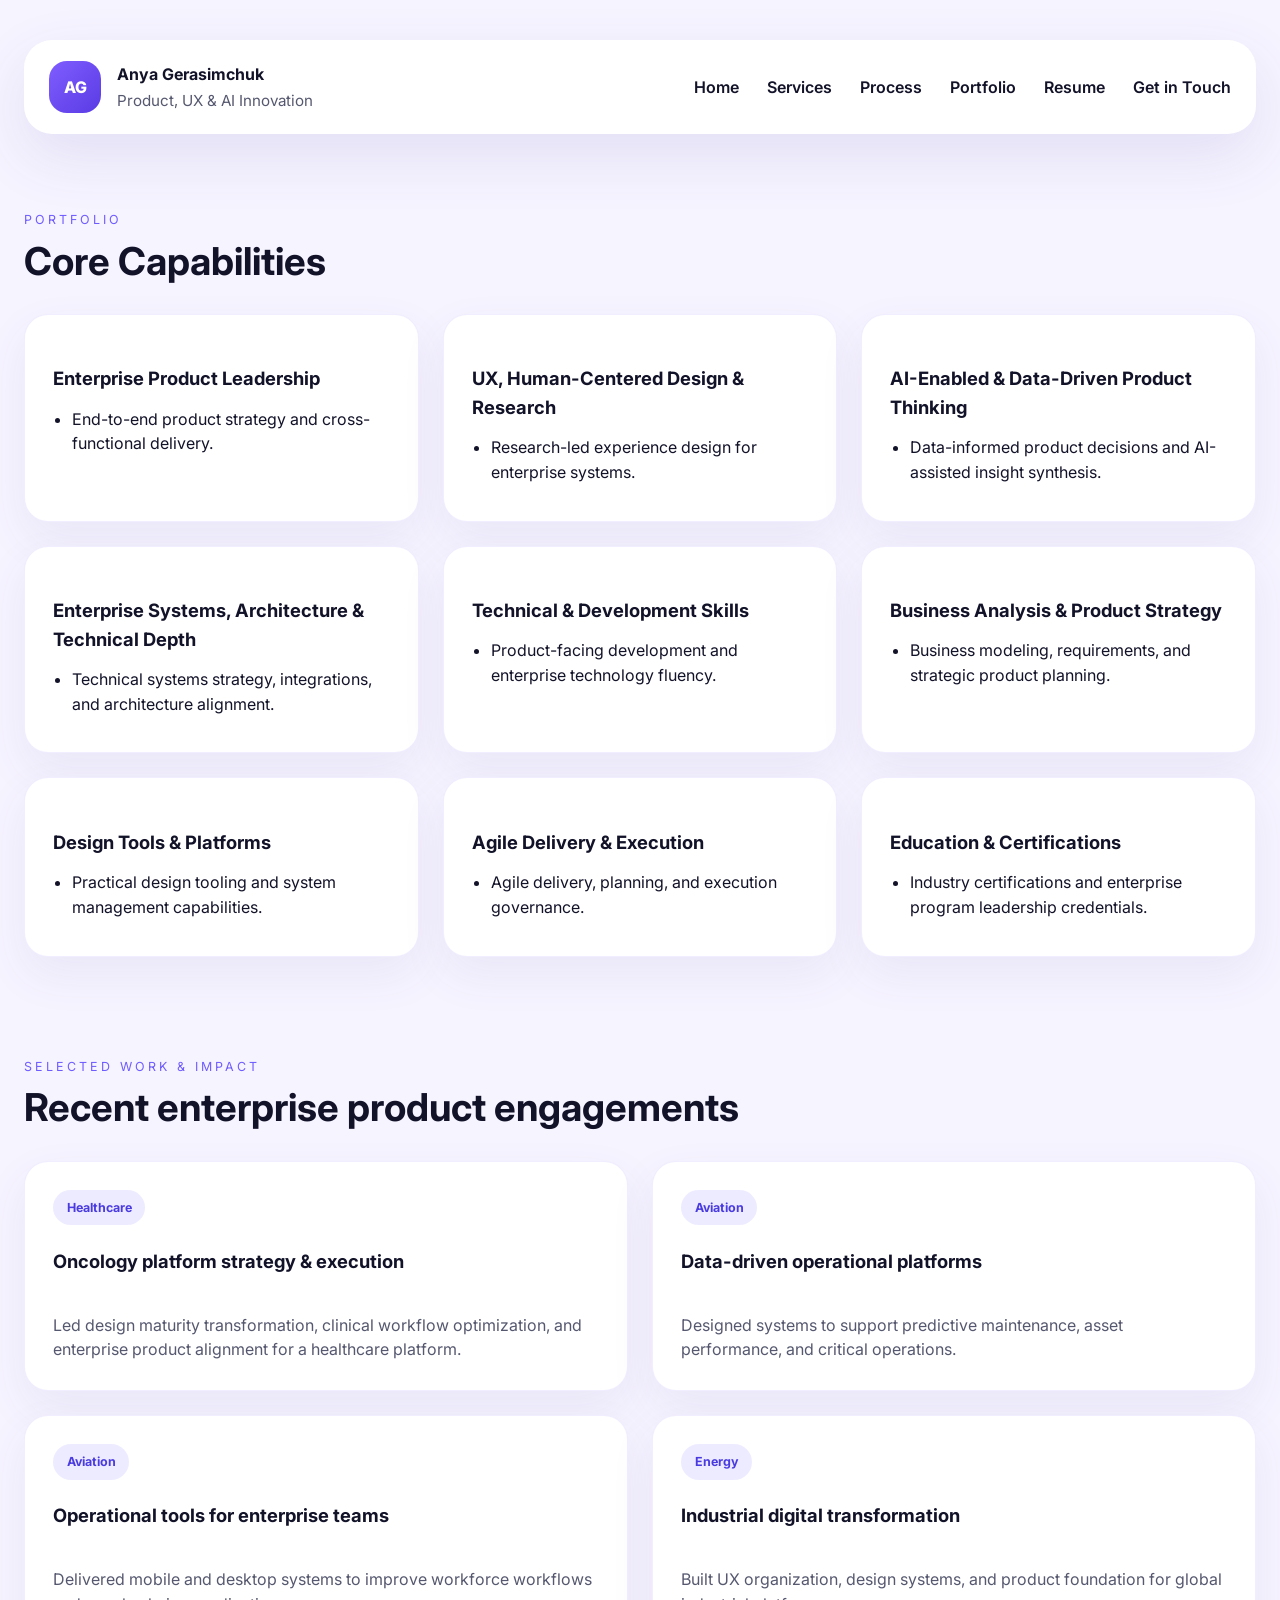
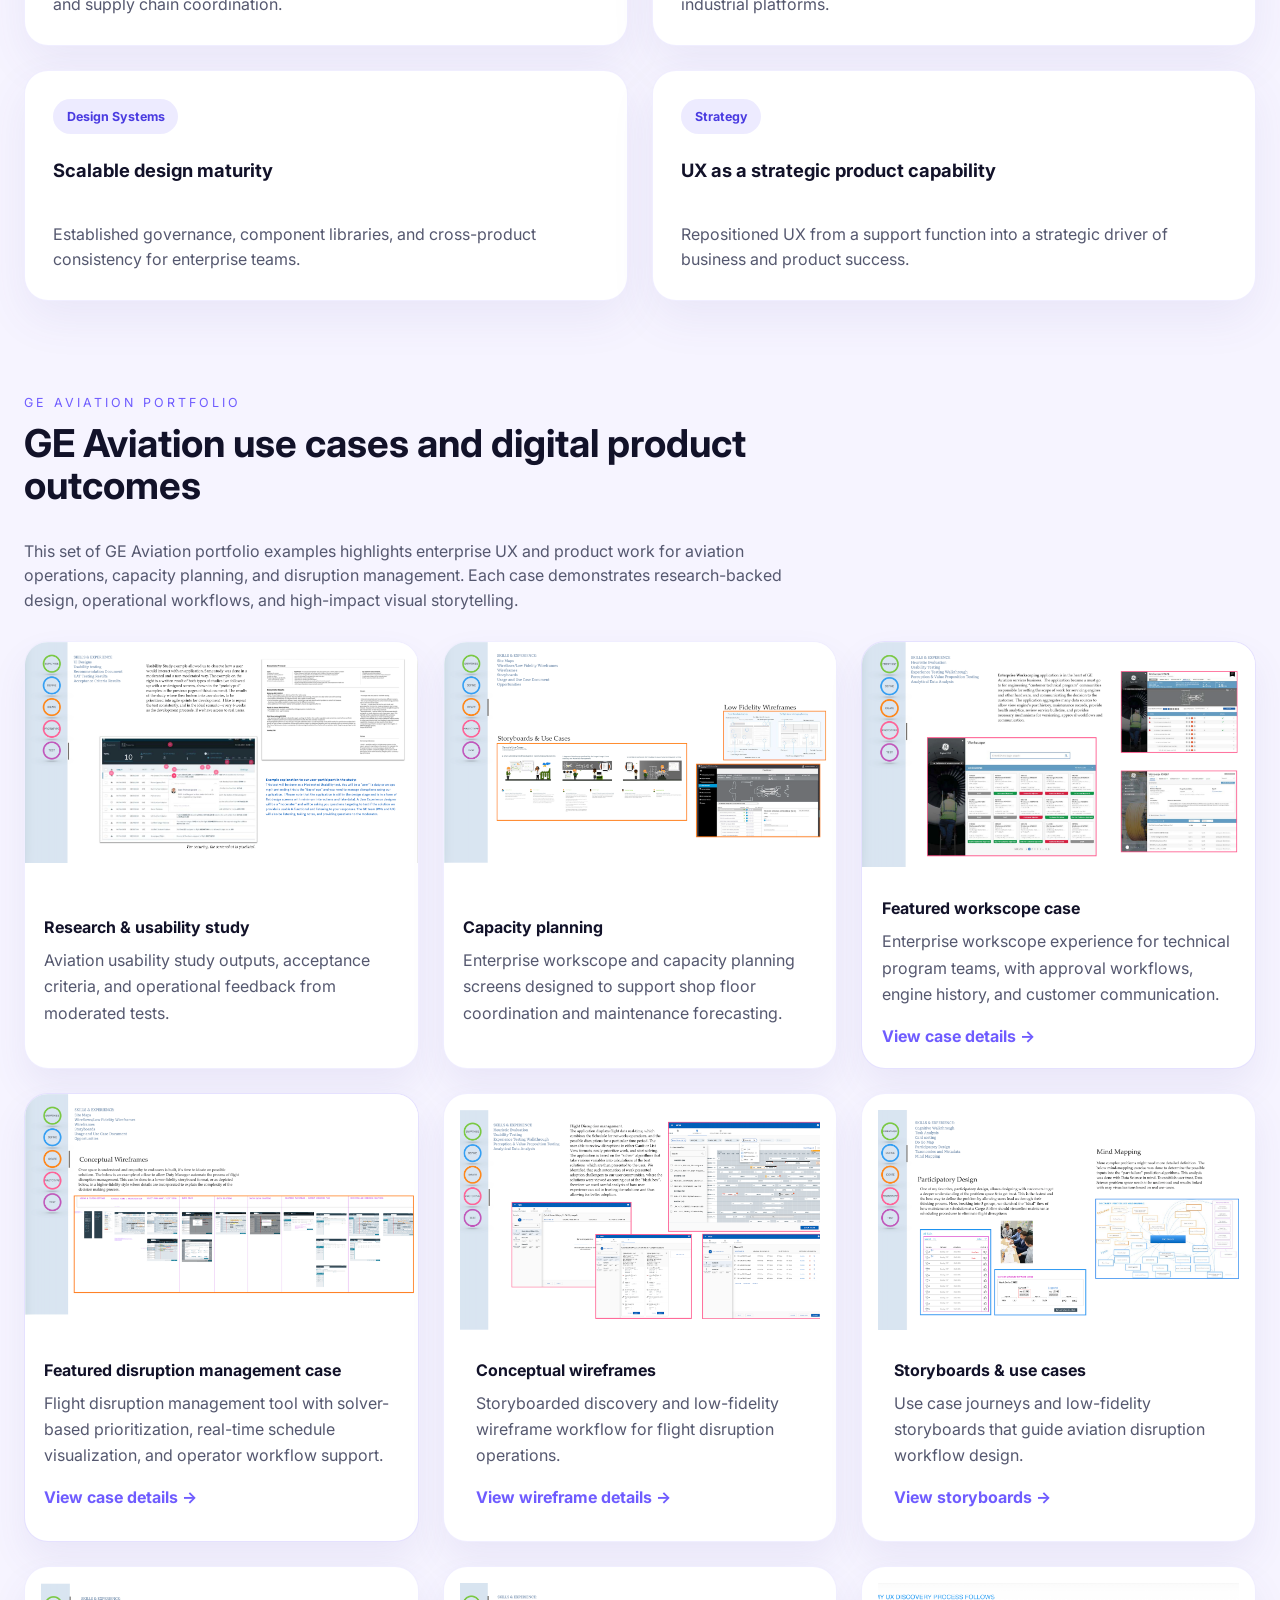
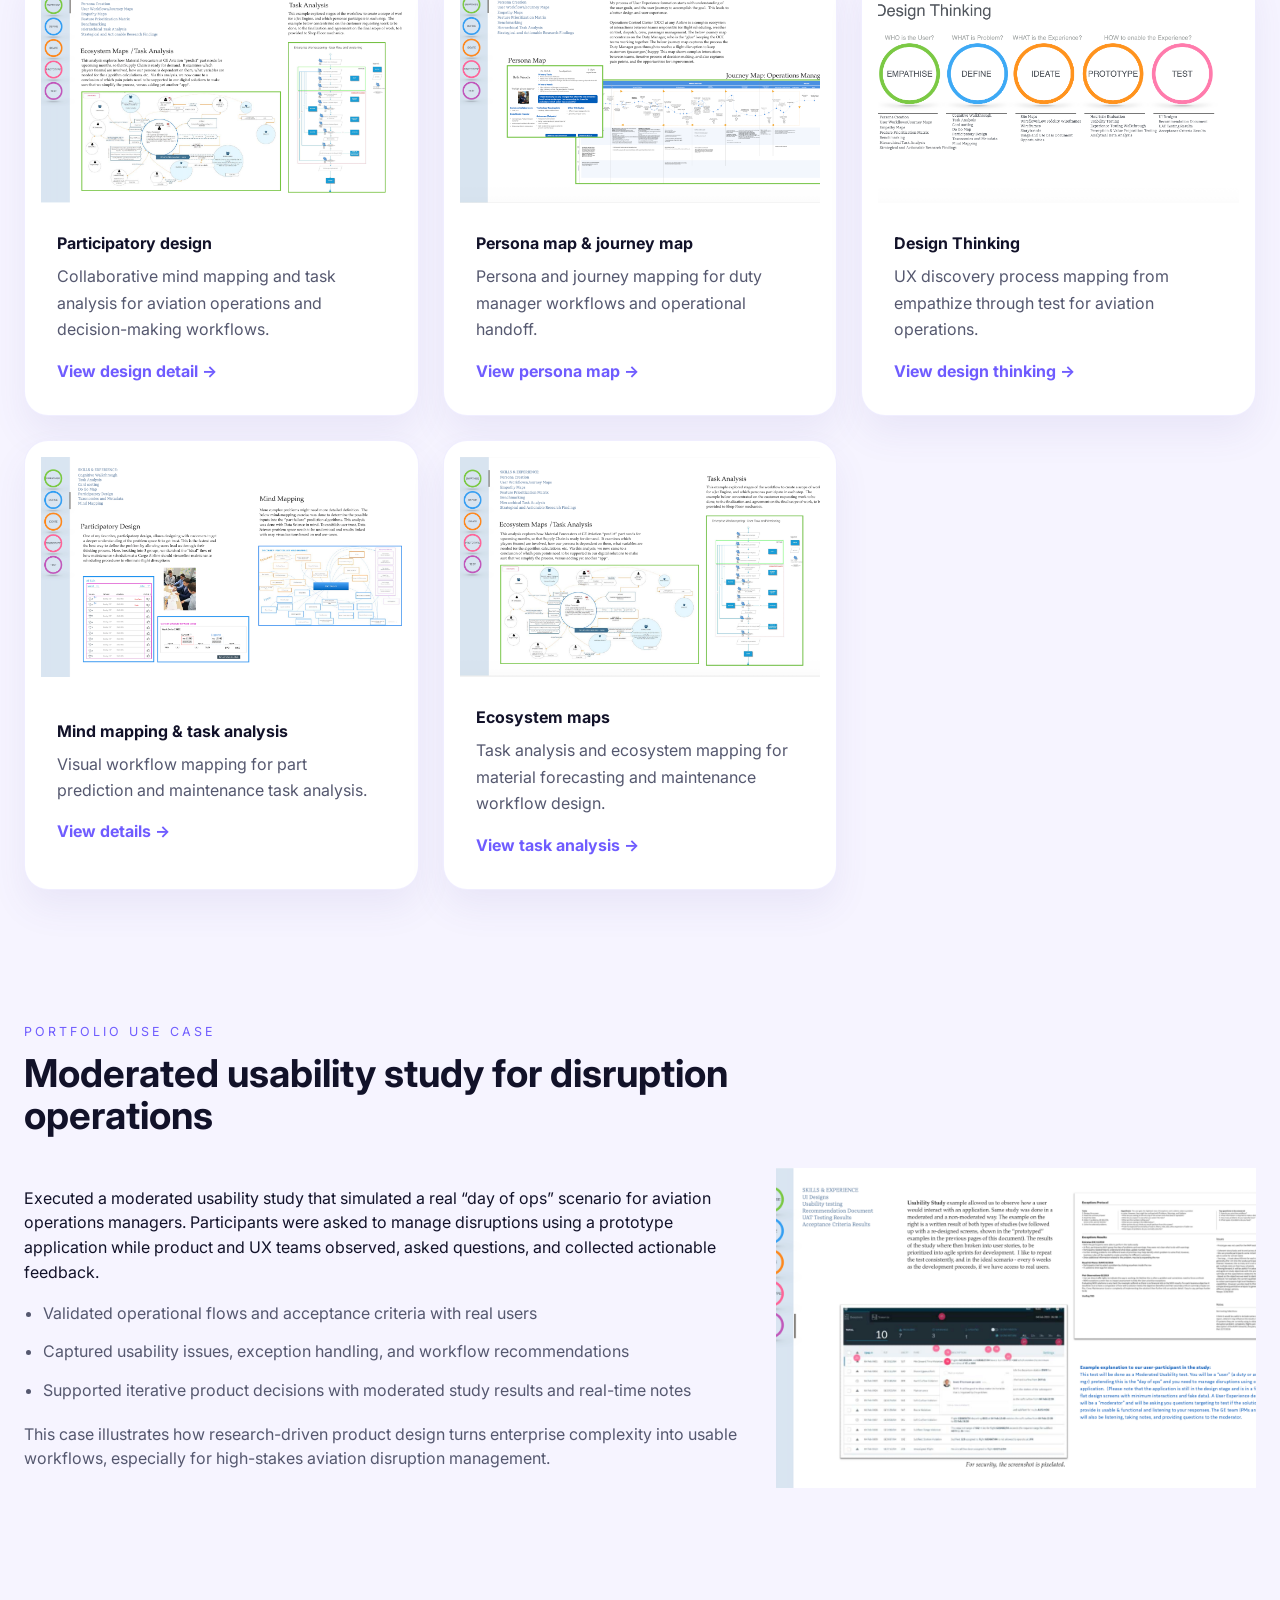
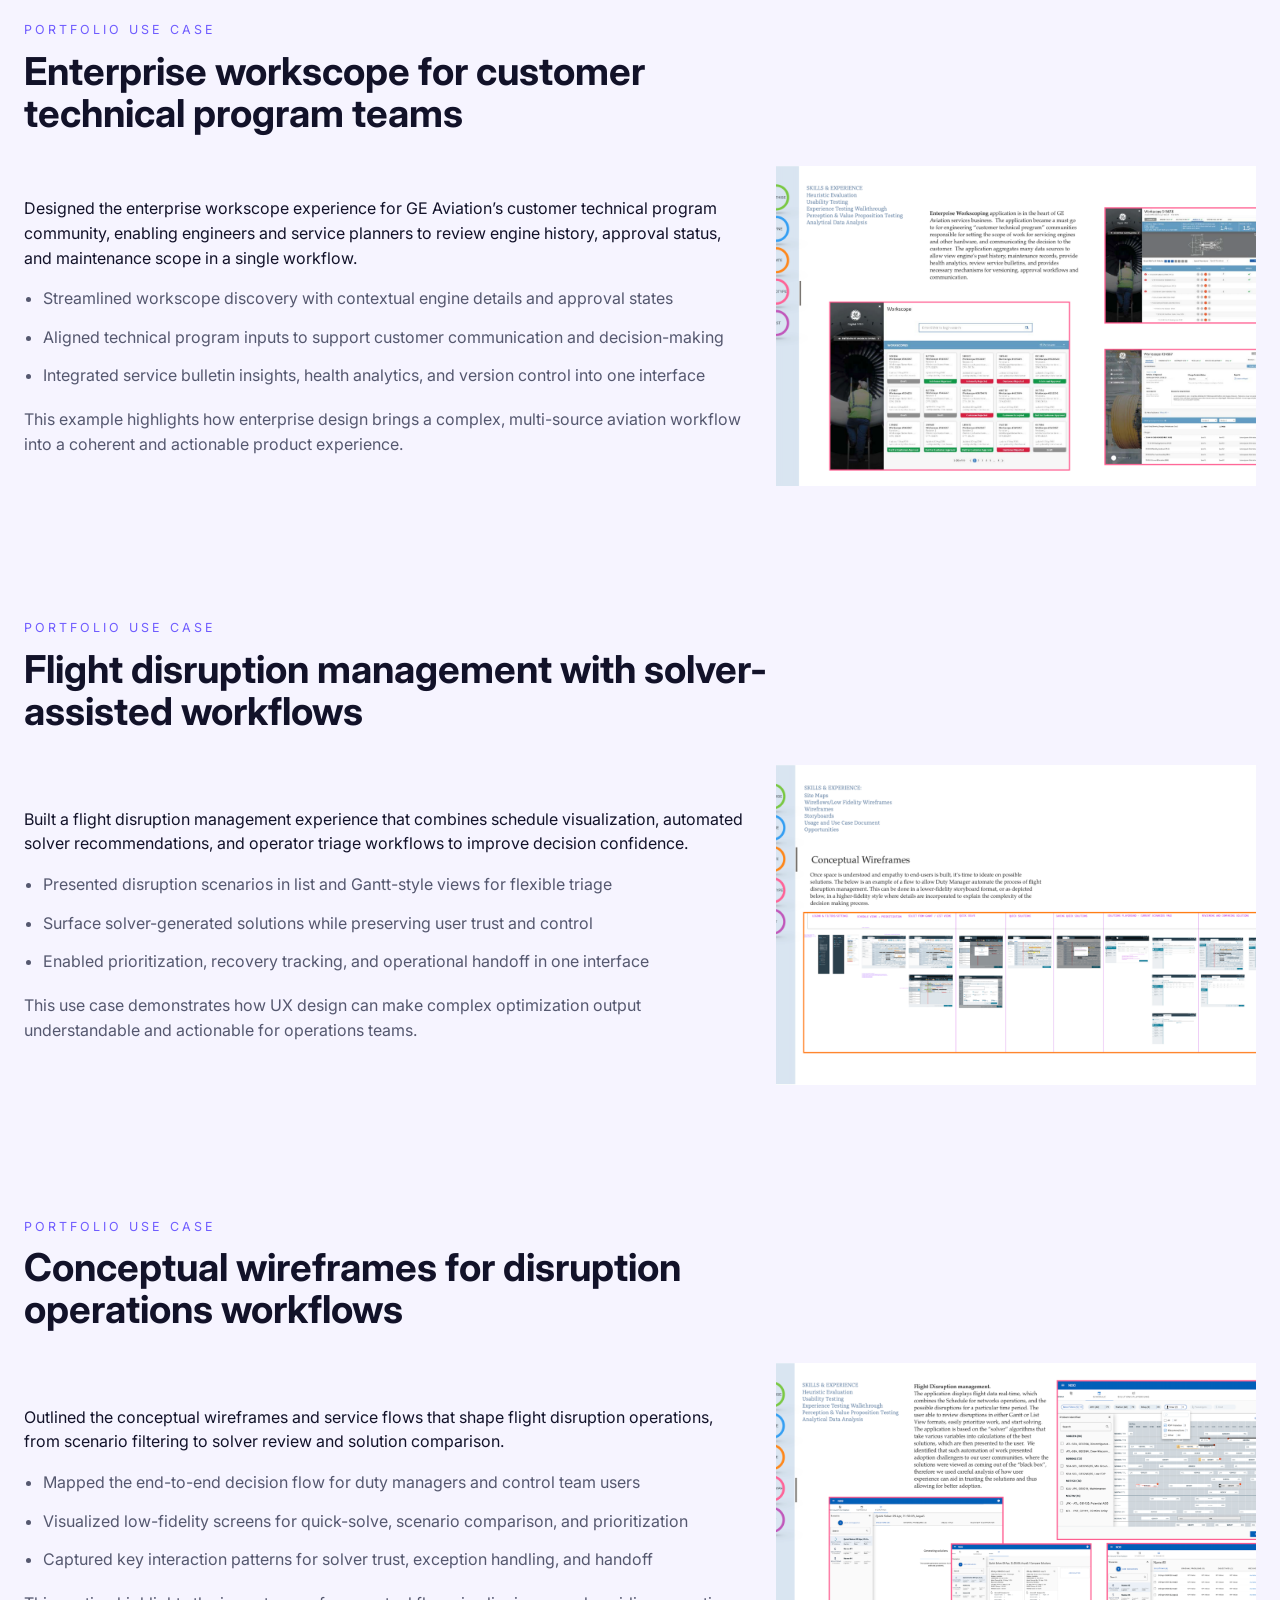
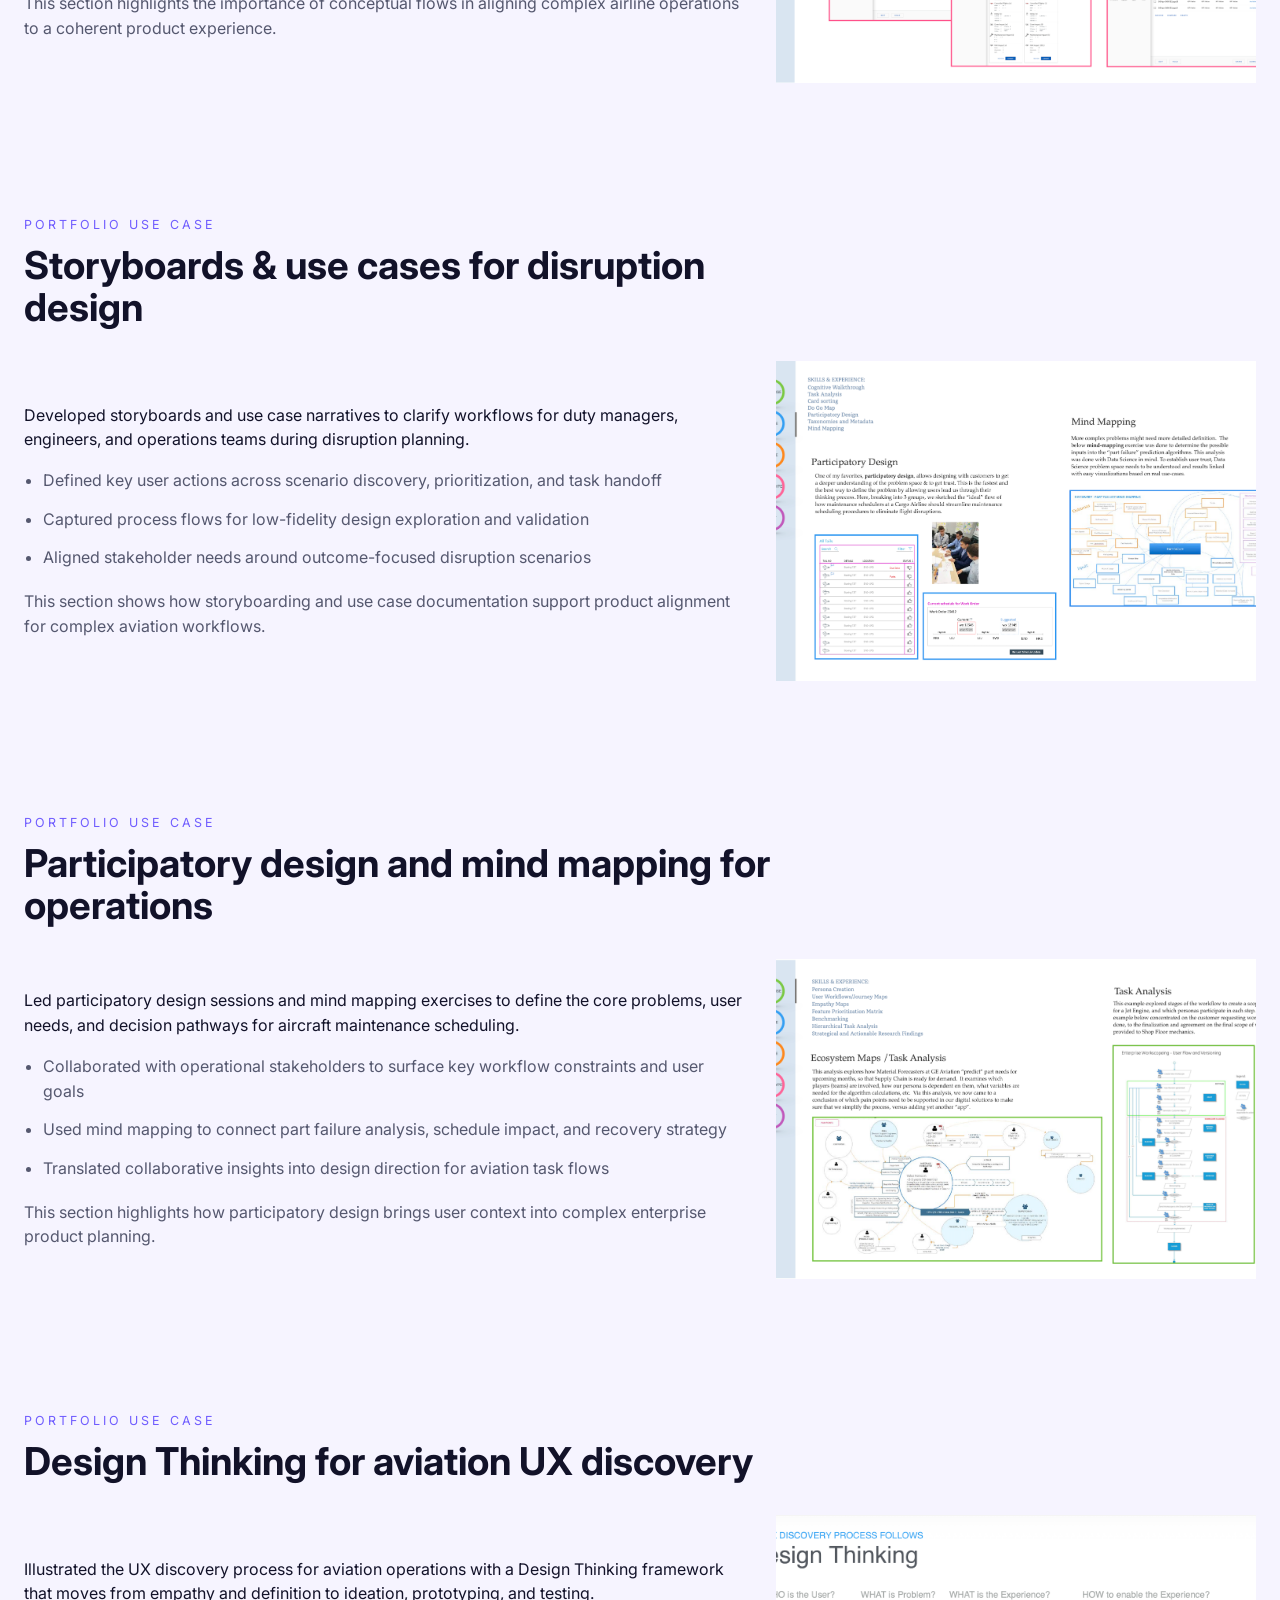
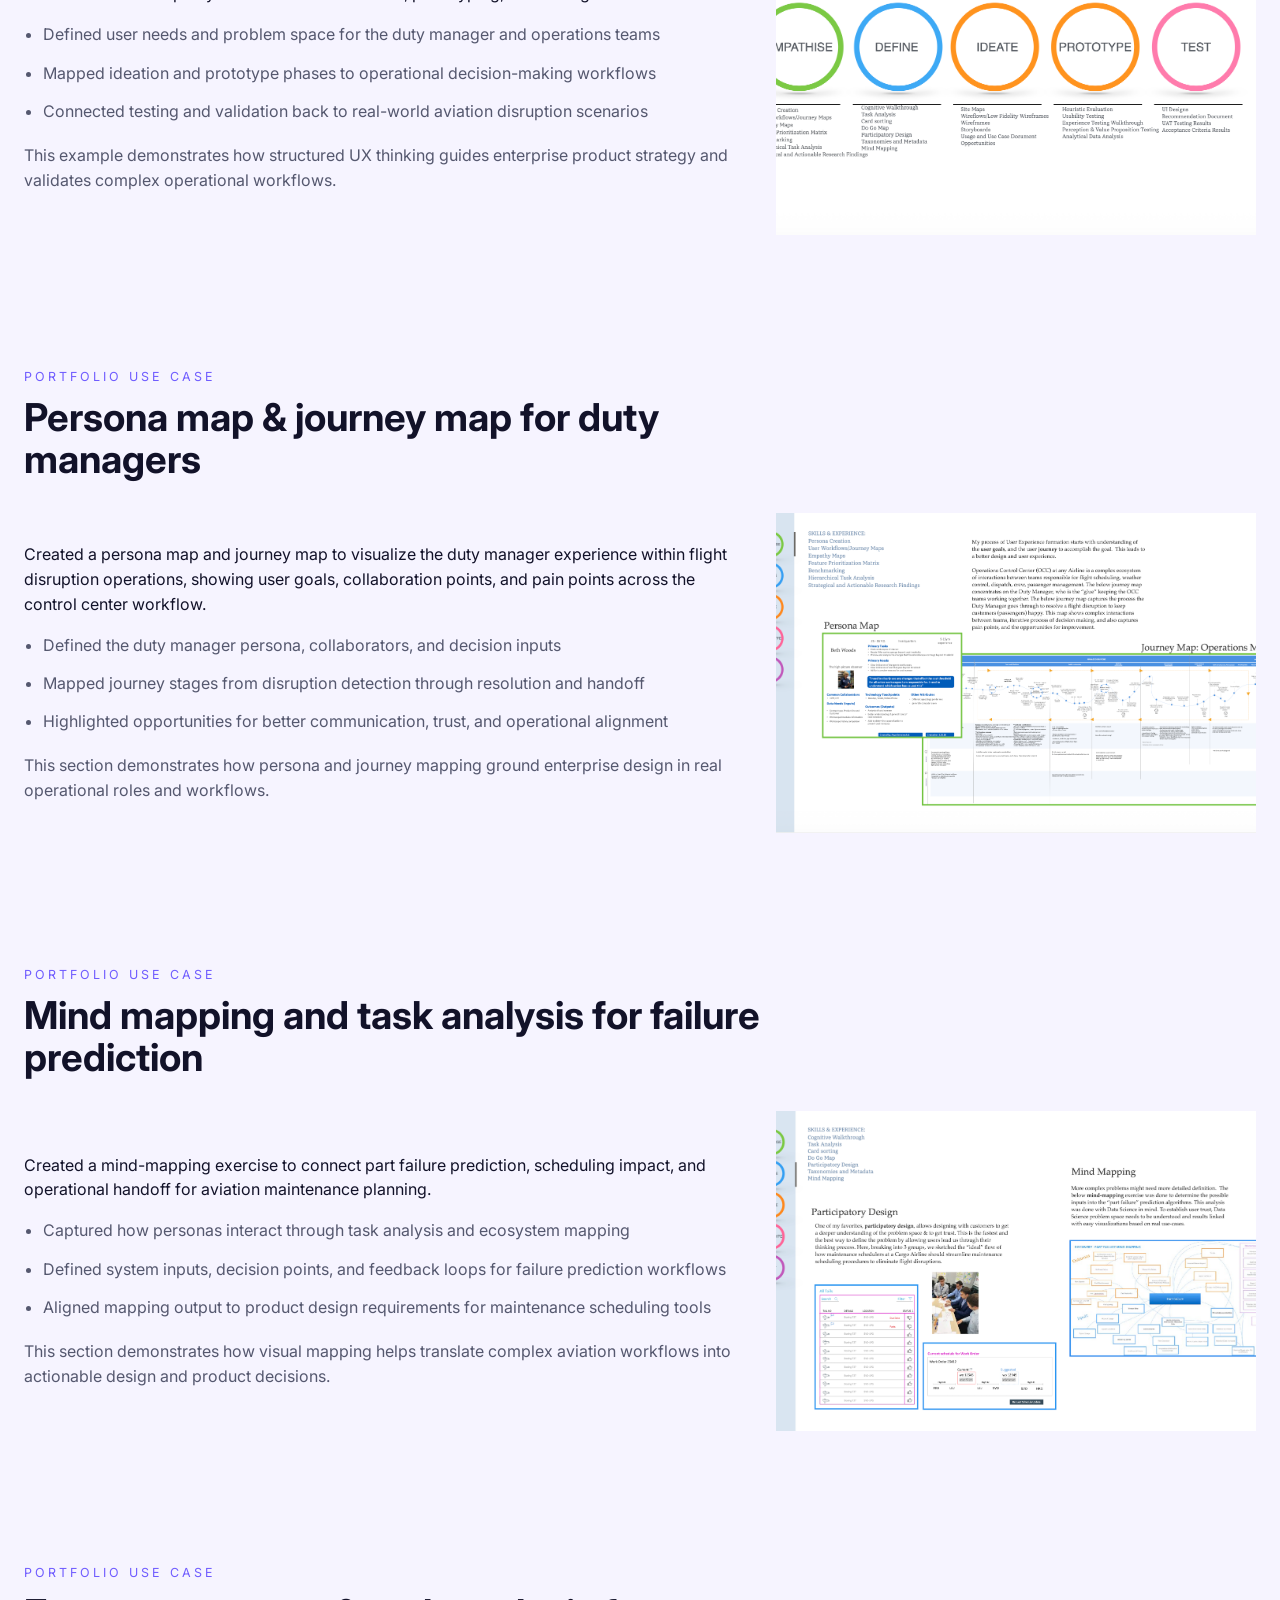
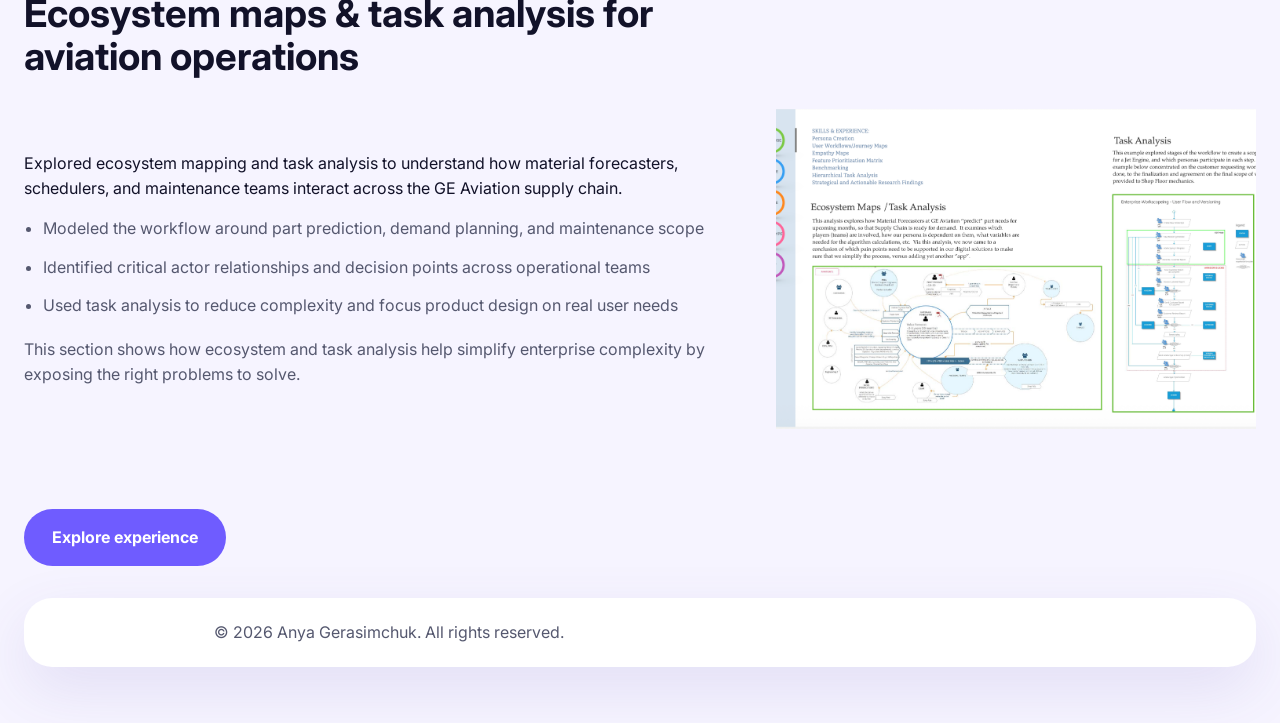
==== commit aebe920d: "update site" ====
--- a/portfolio.html
+++ b/portfolio.html
@@ -22,122 +22,142 @@
             <p class="brand__subtitle">Product, UX & AI Innovation</p>
           </div>
         </div>
-        <nav class="top-nav">
+           <nav class="top-nav">
           <a href="index.html">Home</a>
+          <a href="index.html#services">Services</a>
+          <a href="index.html#process">Process</a>
           <a href="portfolio.html">Portfolio</a>
-          <a href="work-experience.html">Experience</a>
-          <a href="index.html#engagement">Engagement</a>
-          <a href="index.html#get-in-touch">Contact</a>
+          <a href="work-experience.html">Resume</a>
+
+          <a href="index.html#get-in-touch">Get in Touch</a>
         </nav>
       </header>
+      </header>
 
       <main>
+        
         <section id="skills" class="section">
           <div class="section__header">
-            <span class="eyebrow">Skills & Expertise</span>
+            <span class="eyebrow">Portfolio</span>
             <h2>Core Capabilities</h2>
           </div>
+          
           <div class="skills-grid">
             <article class="skill-card">
               <h3>Enterprise Product Leadership</h3>
               <ul>
-                <li>Product Management (end-to-end ownership, strategy, delivery)</li>
-                <li>Product Ownership (Agile environments, backlog prioritization, user story definition)</li>
-                <li>Cross-functional leadership (Product, UX, Engineering, Marketing, Commercial)</li>
-                <li>Global team leadership (cross-cultural, distributed teams)</li>
-                <li>Stakeholder alignment across business, technical, and customer domains</li>
-                <li>Enterprise digital transformation (large-scale aviation and publishing systems)</li>
+                <li>End-to-end product strategy and cross-functional delivery.</li>
               </ul>
             </article>
             <article class="skill-card">
               <h3>UX, Human-Centered Design & Research</h3>
               <ul>
-                <li>User Experience Research (qualitative + quantitative methods)</li>
-                <li>Journey mapping, ecosystem mapping, persona development, empathy mapping</li>
-                <li>Storyboarding, conceptual design, and experience flow design</li>
-                <li>Usability testing, heuristic evaluations, and iterative validation</li>
-                <li>Wireframing and prototyping (inVision, Axure, Sketch)</li>
-                <li>Accessibility standards (Web Accessibility / WCAG alignment)</li>
-                <li>Human-centered design strategy for complex enterprise systems</li>
+                <li>Research-led experience design for enterprise systems.</li>
               </ul>
             </article>
             <article class="skill-card">
               <h3>AI-Enabled & Data-Driven Product Thinking</h3>
               <ul>
-                <li>AI-assisted synthesis of user research and feedback signals</li>
-                <li>Data-informed product decision-making and prioritization</li>
-                <li>Systematic analysis of user behavior, feedback, and operational data</li>
-                <li>Continuous improvement loops using structured insight gathering</li>
-                <li>Product innovation through signal detection and pattern recognition in enterprise systems</li>
+                <li>Data-informed product decisions and AI-assisted insight synthesis.</li>
               </ul>
             </article>
             <article class="skill-card">
               <h3>Enterprise Systems, Architecture & Technical Depth</h3>
               <ul>
-                <li>Systems Analysis and enterprise architecture understanding</li>
-                <li>Service-Oriented Architecture (SOA)</li>
-                <li>Software Development Lifecycle (SDLC)</li>
-                <li>Workflow and content management systems (Oracle UCM, Oracle Middleware)</li>
-                <li>Enterprise search systems and indexing strategy</li>
-                <li>Database management (Oracle SQL, indexing, configuration)</li>
-                <li>System integrations (WSDL, XSL, XML-based architectures)</li>
+                <li>Technical systems strategy, integrations, and architecture alignment.</li>
               </ul>
             </article>
             <article class="skill-card">
               <h3>Technical & Development Skills</h3>
               <ul>
-                <li>Front-end technologies: HTML, CSS, JavaScript, jQuery, AJAX</li>
-                <li>Programming: Java, ActionScript 3.0, Swift</li>
-                <li>Web services: XML, WSDL, XSL definitions</li>
-                <li>Oracle ecosystem: WebLogic, UCM, Database, SiteStudio, DIS</li>
-                <li>System administration and configuration in secure enterprise environments</li>
+                <li>Product-facing development and enterprise technology fluency.</li>
               </ul>
             </article>
             <article class="skill-card">
               <h3>Business Analysis & Product Strategy</h3>
               <ul>
-                <li>Business Process Modeling (UML, BPM)</li>
-                <li>Value Proposition Design</li>
-                <li>Business Model Generation</li>
-                <li>Requirements gathering and functional specification writing</li>
-                <li>Risk analysis and mitigation in high-stakes environments</li>
-                <li>Product strategy alignment with business outcomes and constraints</li>
+                <li>Business modeling, requirements, and strategic product planning.</li>
               </ul>
             </article>
             <article class="skill-card">
               <h3>Design Tools & Platforms</h3>
               <ul>
-                <li>Figma</li>
-                <li>Sketch</li>
-                <li>Axure</li>
-                <li>InVision</li>
-                <li>Adobe Creative Suite</li>
-                <li>Design system management (DSM)</li>
+                <li>Practical design tooling and system management capabilities.</li>
               </ul>
             </article>
             <article class="skill-card">
               <h3>Agile Delivery & Execution</h3>
               <ul>
-                <li>Agile Scrum (Product Owner + Scrum Master certified)</li>
-                <li>Waterfall project environments</li>
-                <li>Backlog management and sprint planning</li>
-                <li>Iterative product delivery and rapid prototyping</li>
-                <li>Cross-team delivery coordination and execution governance</li>
+                <li>Agile delivery, planning, and execution governance.</li>
               </ul>
             </article>
             <article class="skill-card">
               <h3>Education & Certifications</h3>
               <ul>
-                <li>PMP Certification (Project Management Institute)</li>
-                <li>Scrum Product Owner & Scrum Master Certification</li>
-                <li>CIW Web Design Certification</li>
-                <li>Masters in Business Management (Risk & Continuity)</li>
-                <li>Graduate Certificate in Museum Studies</li>
-                <li>Project Management Masters Certificate</li>
-              </ul>
-            </article>
-          </div>
-        </section>
+                <li>Industry certifications and enterprise program leadership credentials.</li>
+              </ul>
+            </article>
+          </div>
+        </section>
+
+        <section id="work" class="section">
+          <div class="section__header">
+            <span class="eyebrow">Selected Work & Impact</span>
+            <h2>Recent enterprise product engagements</h2>
+          </div>
+          <div class="work-grid">
+            <article class="work-card">
+              <span class="work-tag">Healthcare</span>
+              <h3>Oncology platform strategy & execution</h3>
+              <p>
+                Led design maturity transformation, clinical workflow optimization,
+                and enterprise product alignment for a healthcare platform.
+              </p>
+            </article>
+            <article class="work-card">
+              <span class="work-tag">Aviation</span>
+              <h3>Data-driven operational platforms</h3>
+              <p>
+                Designed systems to support predictive maintenance, asset
+                performance, and critical operations.
+              </p>
+            </article>
+            <article class="work-card">
+              <span class="work-tag">Aviation</span>
+              <h3>Operational tools for enterprise teams</h3>
+              <p>
+                Delivered mobile and desktop systems to improve workforce workflows
+                and supply chain coordination.
+              </p>
+            </article>
+            <article class="work-card">
+              <span class="work-tag">Energy</span>
+              <h3>Industrial digital transformation</h3>
+              <p>
+                Built UX organization, design systems, and product foundation for
+                global industrial platforms.
+              </p>
+            </article>
+            <article class="work-card">
+              <span class="work-tag">Design Systems</span>
+              <h3>Scalable design maturity</h3>
+              <p>
+                Established governance, component libraries, and cross-product
+                consistency for enterprise teams.
+              </p>
+            </article>
+            <article class="work-card">
+              <span class="work-tag">Strategy</span>
+              <h3>UX as a strategic product capability</h3>
+              <p>
+                Repositioned UX from a support function into a strategic driver of
+                business and product success.
+              </p>
+            </article>
+          </div>
+        </section>
+
+        
 
         <section id="ge-aviation" class="section portfolio-section">
           <div class="section__header">
@@ -460,6 +480,9 @@
             </div>
           </div>
         </section>
+        <div class="hero__actions">
+          <a class="button button--primary" href="work-experience.html">Explore experience</a>
+        </div>
       </main>
 
       <footer class="footer surface-card">
--- a/styles.css
+++ b/styles.css
@@ -275,6 +275,12 @@
   object-fit: cover;
   min-height: 220px;
 }
+.process-visual {
+  margin: 2rem 0;
+}
+.process-visual .portfolio-image {
+  border-radius: 24px;
+}
 .portfolio-caption {
   padding: 1rem 1.2rem 1.2rem;
 }
